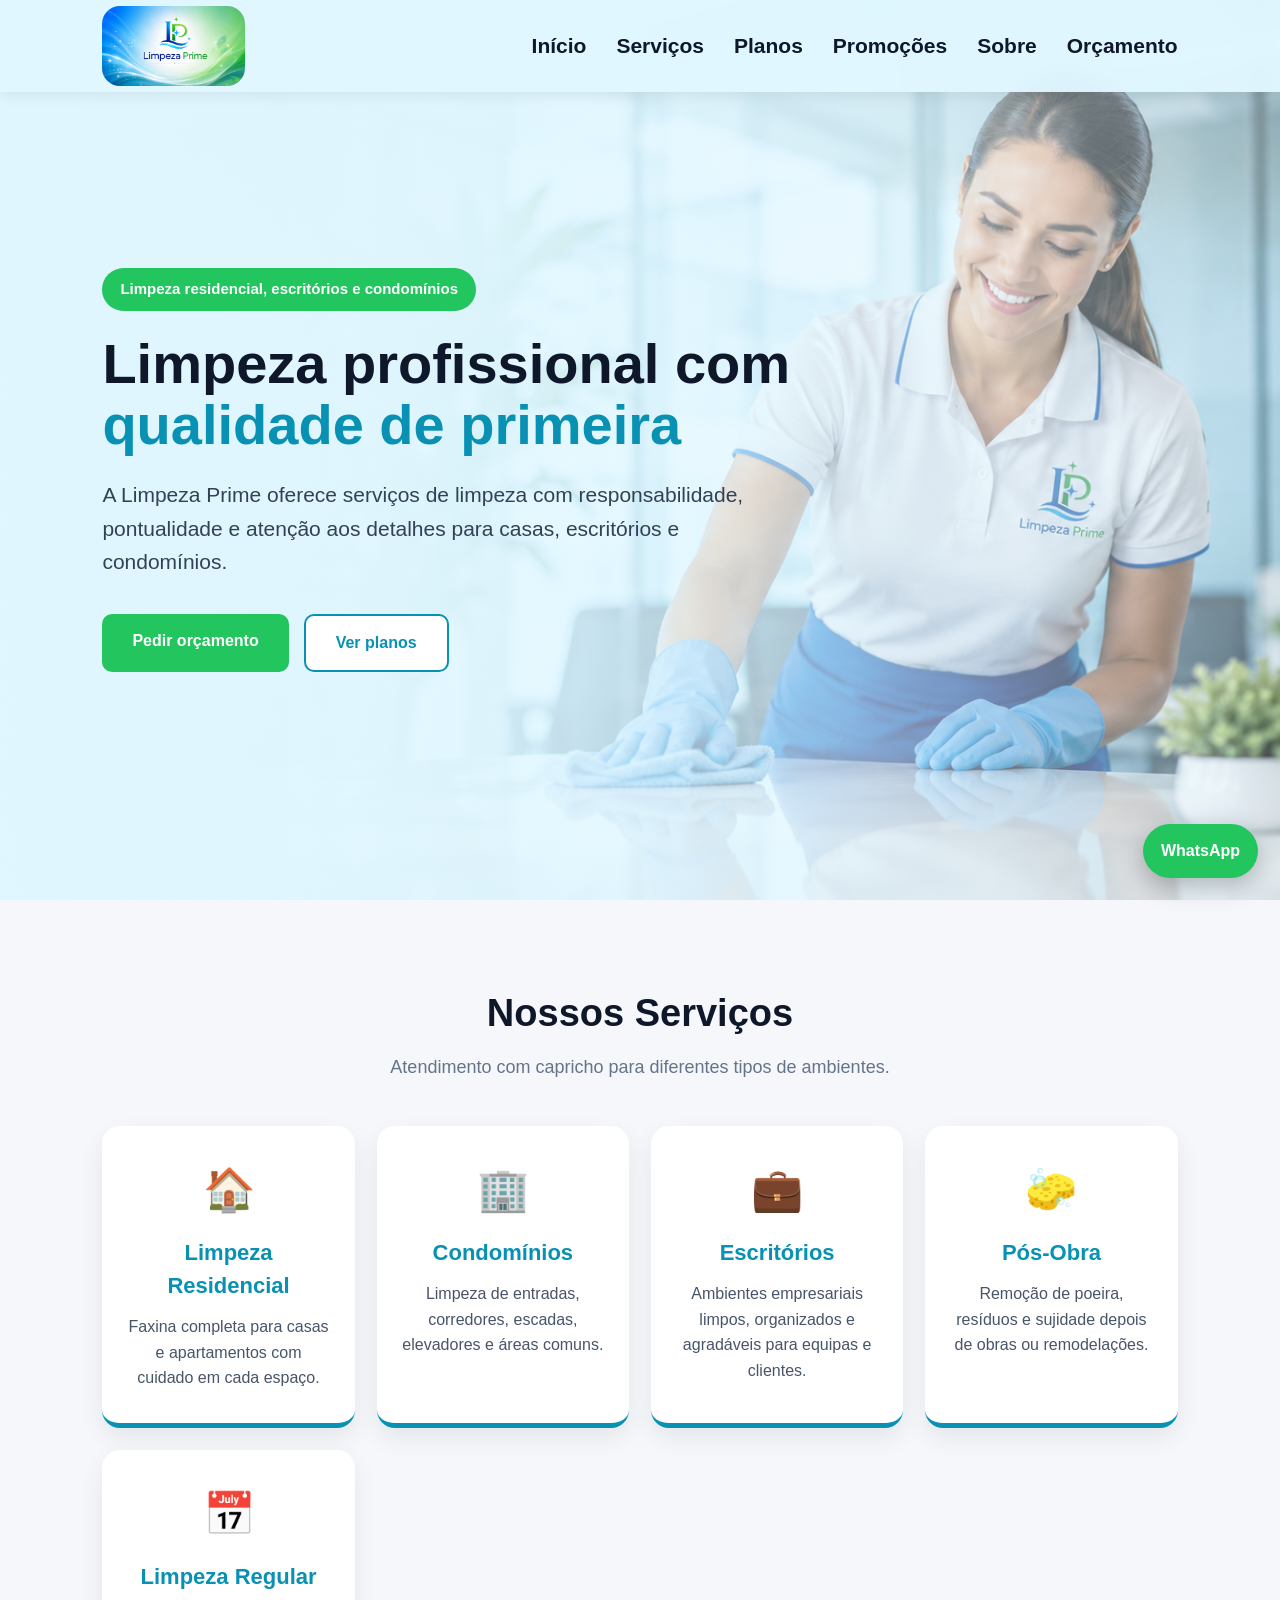
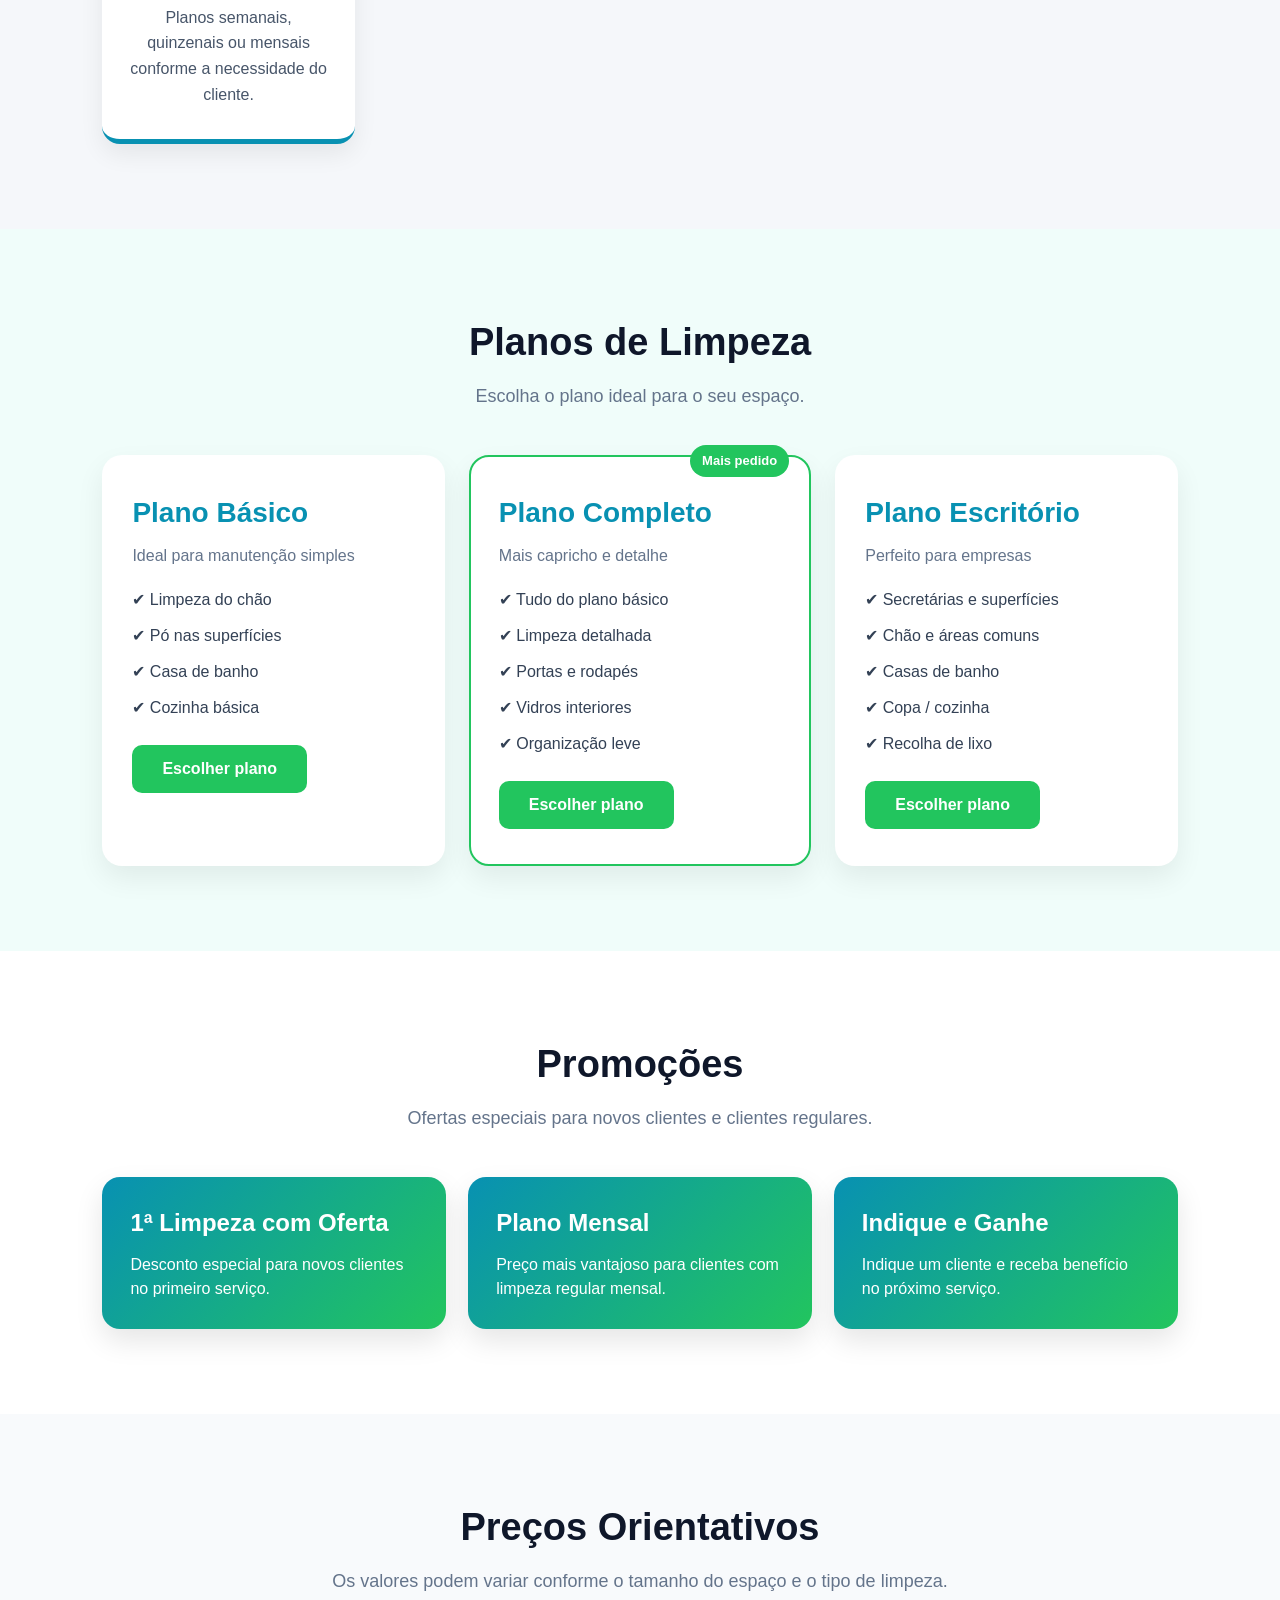
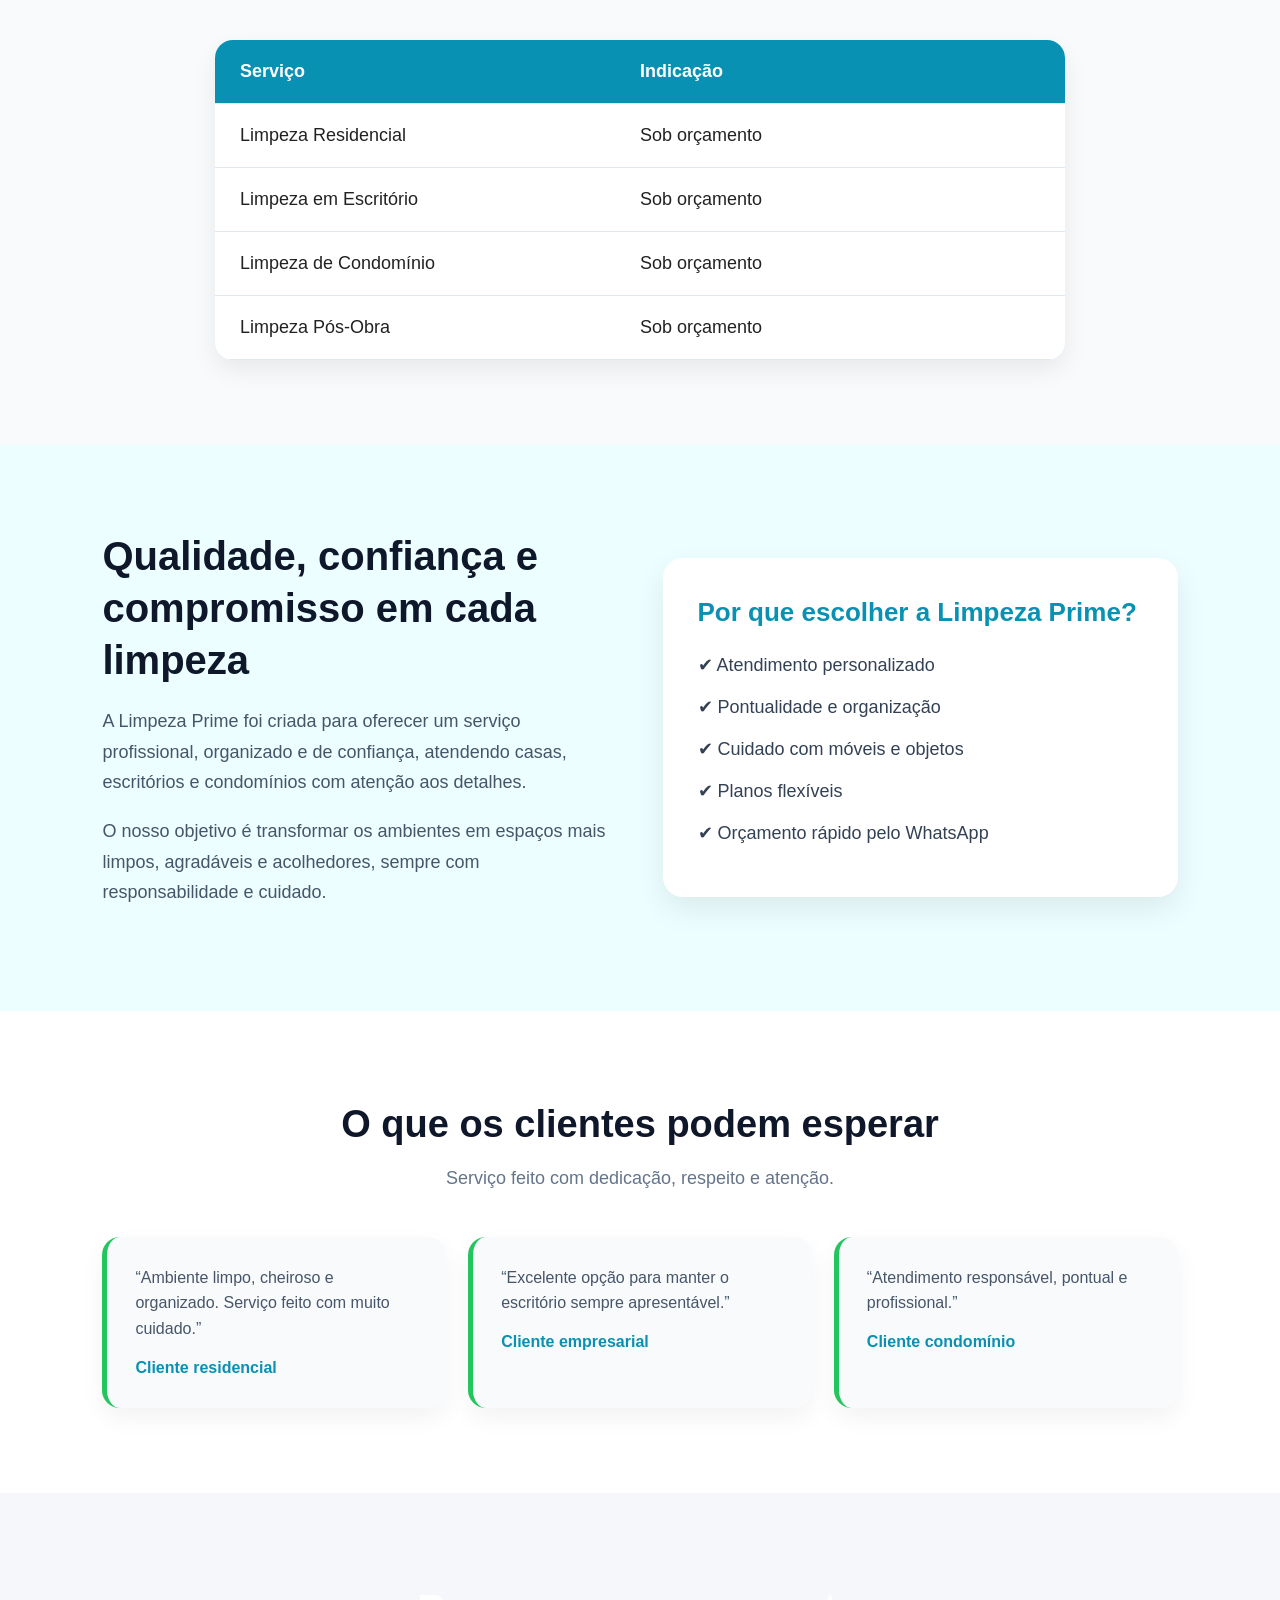
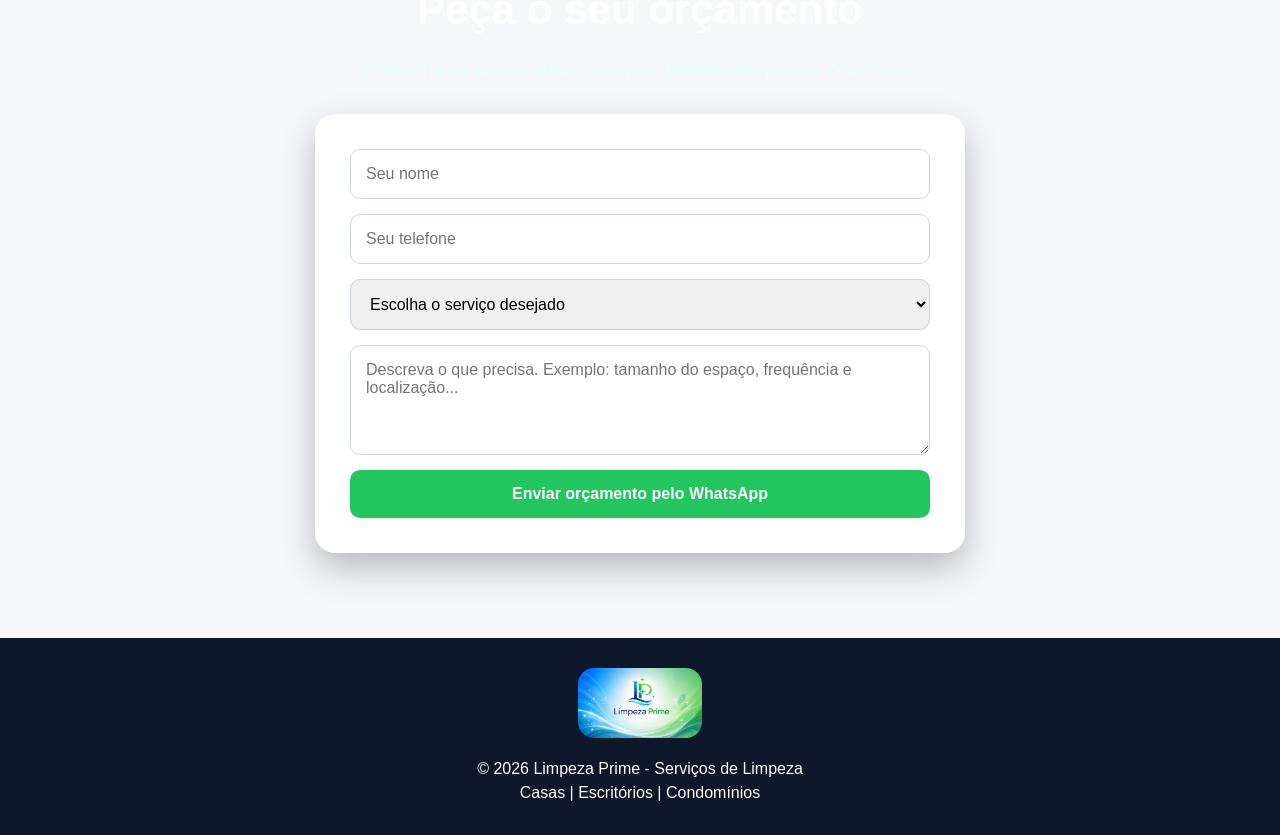
==== Site_Da_Faxina/index.html @ 9e894cce "first commit" ====
<!DOCTYPE html>
<html lang="pt-PT">
<head>
  <meta charset="UTF-8">
  <meta name="viewport" content="width=device-width, initial-scale=1.0">

  <title>Limpeza Prime | Serviços de Limpeza</title>

  <link rel="stylesheet" href="style.css">
</head>

<body>

  <header>
    <div class="navbar">
      <a href="#inicio" class="logo">
        <img src="imagem logo/logo4.png" alt="Logo Limpeza Prime">
      </a>

      <button class="menu-toggle" id="menu-toggle" aria-label="Abrir menu">
        ☰
      </button>

      <nav id="nav-menu">
        <a href="#inicio">Início</a>
        <a href="#servicos">Serviços</a>
        <a href="#planos">Planos</a>
        <a href="#promocoes">Promoções</a>
        <a href="#sobre">Sobre</a>
        <a href="#orcamento">Orçamento</a>
      </nav>
    </div>
  </header>

  <main>

    <section class="hero" id="inicio">
      <div class="hero-content">
        <span class="tag">Limpeza residencial, escritórios e condomínios</span>

        <h1>
          Limpeza profissional com <span>qualidade de primeira</span>
        </h1>

        <p>
          A Limpeza Prime oferece serviços de limpeza com responsabilidade,
          pontualidade e atenção aos detalhes para casas, escritórios e condomínios.
        </p>

        <div class="buttons">
          <a
            href="https://wa.me/351967167592?text=Ol%C3%A1%21%20Gostaria%20de%20pedir%20um%20or%C3%A7amento%20na%20Limpeza%20Prime.%0A%0APreciso%20de%20ajuda%20com%20um%20servi%C3%A7o%20de%20limpeza.%0A%0AInforma%C3%A7%C3%B5es%20para%20or%C3%A7amento%3A%0A-%20Tipo%20de%20limpeza%3A%0A-%20Localiza%C3%A7%C3%A3o%3A%0A-%20Tamanho%20aproximado%20do%20espa%C3%A7o%3A%0A-%20Frequ%C3%AAncia%20desejada%3A%0A-%20Melhor%20dia%20e%20hor%C3%A1rio%3A"
            target="_blank"
            class="btn btn-whatsapp">
            Pedir orçamento
          </a>

          <a href="#planos" class="btn btn-outline">
            Ver planos
          </a>
        </div>
      </div>
    </section>

    <section id="servicos">
      <div class="section-title">
        <h2>Nossos Serviços</h2>
        <p>Atendimento com capricho para diferentes tipos de ambientes.</p>
      </div>

      <div class="services">

        <div class="service-card">
          <div class="icon">🏠</div>
          <h3>Limpeza Residencial</h3>
          <p>Faxina completa para casas e apartamentos com cuidado em cada espaço.</p>
        </div>

        <div class="service-card">
          <div class="icon">🏢</div>
          <h3>Condomínios</h3>
          <p>Limpeza de entradas, corredores, escadas, elevadores e áreas comuns.</p>
        </div>

        <div class="service-card">
          <div class="icon">💼</div>
          <h3>Escritórios</h3>
          <p>Ambientes empresariais limpos, organizados e agradáveis para equipas e clientes.</p>
        </div>

        <div class="service-card">
          <div class="icon">🧽</div>
          <h3>Pós-Obra</h3>
          <p>Remoção de poeira, resíduos e sujidade depois de obras ou remodelações.</p>
        </div>

        <div class="service-card">
          <div class="icon">📅</div>
          <h3>Limpeza Regular</h3>
          <p>Planos semanais, quinzenais ou mensais conforme a necessidade do cliente.</p>
        </div>

      </div>
    </section>

    <section class="planos" id="planos">
      <div class="section-title">
        <h2>Planos de Limpeza</h2>
        <p>Escolha o plano ideal para o seu espaço.</p>
      </div>

      <div class="plans-grid">

        <div class="plan-card">
          <h3>Plano Básico</h3>
          <p class="plan-subtitle">Ideal para manutenção simples</p>

          <ul>
            <li>✔ Limpeza do chão</li>
            <li>✔ Pó nas superfícies</li>
            <li>✔ Casa de banho</li>
            <li>✔ Cozinha básica</li>
          </ul>

          <button class="btn btn-whatsapp plano-btn" data-plano="Plano Básico">
            Escolher plano
          </button>
        </div>

        <div class="plan-card destaque">
          <span class="badge">Mais pedido</span>

          <h3>Plano Completo</h3>
          <p class="plan-subtitle">Mais capricho e detalhe</p>

          <ul>
            <li>✔ Tudo do plano básico</li>
            <li>✔ Limpeza detalhada</li>
            <li>✔ Portas e rodapés</li>
            <li>✔ Vidros interiores</li>
            <li>✔ Organização leve</li>
          </ul>

          <button class="btn btn-whatsapp plano-btn" data-plano="Plano Completo">
            Escolher plano
          </button>
        </div>

        <div class="plan-card">
          <h3>Plano Escritório</h3>
          <p class="plan-subtitle">Perfeito para empresas</p>

          <ul>
            <li>✔ Secretárias e superfícies</li>
            <li>✔ Chão e áreas comuns</li>
            <li>✔ Casas de banho</li>
            <li>✔ Copa / cozinha</li>
            <li>✔ Recolha de lixo</li>
          </ul>

          <button class="btn btn-whatsapp plano-btn" data-plano="Plano Escritório">
            Escolher plano
          </button>
        </div>

      </div>
    </section>

    <section class="promocoes" id="promocoes">
      <div class="section-title">
        <h2>Promoções</h2>
        <p>Ofertas especiais para novos clientes e clientes regulares.</p>
      </div>

      <div class="promo-grid">

        <div class="promo-card">
          <h3>1ª Limpeza com Oferta</h3>
          <p>Desconto especial para novos clientes no primeiro serviço.</p>
        </div>

        <div class="promo-card">
          <h3>Plano Mensal</h3>
          <p>Preço mais vantajoso para clientes com limpeza regular mensal.</p>
        </div>

        <div class="promo-card">
          <h3>Indique e Ganhe</h3>
          <p>Indique um cliente e receba benefício no próximo serviço.</p>
        </div>

      </div>
    </section>

    <section class="precos" id="precos">
      <div class="section-title">
        <h2>Preços Orientativos</h2>
        <p>Os valores podem variar conforme o tamanho do espaço e o tipo de limpeza.</p>
      </div>

      <div class="price-table">
        <div class="price-row price-head">
          <span>Serviço</span>
          <span>Indicação</span>
        </div>

        <div class="price-row">
          <span>Limpeza Residencial</span>
          <span>Sob orçamento</span>
        </div>

        <div class="price-row">
          <span>Limpeza em Escritório</span>
          <span>Sob orçamento</span>
        </div>

        <div class="price-row">
          <span>Limpeza de Condomínio</span>
          <span>Sob orçamento</span>
        </div>

        <div class="price-row">
          <span>Limpeza Pós-Obra</span>
          <span>Sob orçamento</span>
        </div>
      </div>
    </section>

    <section class="about" id="sobre">
      <div class="about-text">
        <h2>Qualidade, confiança e compromisso em cada limpeza</h2>

        <p>
          A Limpeza Prime foi criada para oferecer um serviço profissional,
          organizado e de confiança, atendendo casas, escritórios e condomínios
          com atenção aos detalhes.
        </p>

        <p>
          O nosso objetivo é transformar os ambientes em espaços mais limpos,
          agradáveis e acolhedores, sempre com responsabilidade e cuidado.
        </p>
      </div>

      <div class="about-box">
        <h3>Por que escolher a Limpeza Prime?</h3>

        <ul>
          <li>✔ Atendimento personalizado</li>
          <li>✔ Pontualidade e organização</li>
          <li>✔ Cuidado com móveis e objetos</li>
          <li>✔ Planos flexíveis</li>
          <li>✔ Orçamento rápido pelo WhatsApp</li>
        </ul>
      </div>
    </section>

    <section class="testemunhos">
      <div class="section-title">
        <h2>O que os clientes podem esperar</h2>
        <p>Serviço feito com dedicação, respeito e atenção.</p>
      </div>

      <div class="testimonial-grid">

        <div class="testimonial-card">
          <p>“Ambiente limpo, cheiroso e organizado. Serviço feito com muito cuidado.”</p>
          <strong>Cliente residencial</strong>
        </div>

        <div class="testimonial-card">
          <p>“Excelente opção para manter o escritório sempre apresentável.”</p>
          <strong>Cliente empresarial</strong>
        </div>

        <div class="testimonial-card">
          <p>“Atendimento responsável, pontual e profissional.”</p>
          <strong>Cliente condomínio</strong>
        </div>

      </div>
    </section>

    <section class="orcamento" id="orcamento">
      <h2>Peça o seu orçamento</h2>
      <p>Preencha os dados abaixo e envie diretamente para o WhatsApp.</p>

      <div class="orcamento-box">
        <form id="formulario">

          <input type="text" id="nome" placeholder="Seu nome" required>

          <input type="tel" id="telefone" placeholder="Seu telefone" required>

          <select id="servico" required>
            <option value="">Escolha o serviço desejado</option>
            <option value="Limpeza Residencial">Limpeza Residencial</option>
            <option value="Limpeza de Condomínio">Limpeza de Condomínio</option>
            <option value="Limpeza em Escritório">Limpeza em Escritório</option>
            <option value="Limpeza Pós-Obra">Limpeza Pós-Obra</option>
            <option value="Limpeza Regular">Limpeza Regular</option>
            <option value="Plano Básico">Plano Básico</option>
            <option value="Plano Completo">Plano Completo</option>
            <option value="Plano Escritório">Plano Escritório</option>
          </select>

          <textarea
            id="mensagem"
            placeholder="Descreva o que precisa. Exemplo: tamanho do espaço, frequência e localização..."
          ></textarea>

          <button type="submit" class="btn btn-whatsapp">
            Enviar orçamento pelo WhatsApp
          </button>

        </form>
      </div>
    </section>

  </main>

  <a
    class="whatsapp-fixo"
    href="https://wa.me/351967167592?text=Ol%C3%A1%21%20Gostaria%20de%20pedir%20um%20or%C3%A7amento%20na%20Limpeza%20Prime.%0A%0APreciso%20de%20ajuda%20com%20um%20servi%C3%A7o%20de%20limpeza.%0A%0AInforma%C3%A7%C3%B5es%20para%20or%C3%A7amento%3A%0A-%20Tipo%20de%20limpeza%3A%0A-%20Localiza%C3%A7%C3%A3o%3A%0A-%20Tamanho%20aproximado%20do%20espa%C3%A7o%3A%0A-%20Frequ%C3%AAncia%20desejada%3A%0A-%20Melhor%20dia%20e%20hor%C3%A1rio%3A"
    target="_blank">
    WhatsApp
  </a>

  <footer>
    <div class="footer-logo">
      <img src="imagem logo/logo4.png" alt="Logo Limpeza Prime">
    </div>

    <p>&copy; 2026 Limpeza Prime - Serviços de Limpeza</p>
    <p>Casas | Escritórios | Condomínios</p>
  </footer>

  <script src="script.js"></script>
</body>
</html>
---- Site_Da_Faxina/style.css ----
* {
  margin: 0;
  padding: 0;
  box-sizing: border-box;
  font-family: Arial, Helvetica, sans-serif;
}

html {
  scroll-behavior: smooth;
}

body {
  color: #222;
  background-color: #f5f7fa;
  line-height: 1.5;
}

/* CABEÇALHO MAIS FINO */
header {
  width: 100%;
  padding: 6px 8%;
  position: fixed;
  top: 0;
  left: 0;
  z-index: 1000;

  background: rgba(224, 247, 255, 0.96);
  backdrop-filter: blur(10px);
  box-shadow: 0 3px 14px rgba(0, 0, 0, 0.08);
}

.navbar {
  min-height: 76px;
  display: flex;
  justify-content: space-between;
  align-items: center;
  gap: 25px;
}

/* LOGO MENOR PARA A BARRA FICAR FINA */
.logo img {
  height: 80px;
  width: auto;
  max-width: 230px;
  display: block;
  border-radius: 18px;
  object-fit: contain;
}

/* MENU COM LETRAS MAIORES */
nav {
  display: flex;
  align-items: center;
  gap: 30px;
}

nav a {
  text-decoration: none;
  color: #0f172a;
  font-weight: 800;
  font-size: 21px;
  transition: 0.3s;
}

nav a:hover {
  color: #0891b2;
}

/* BOTÃO MOBILE */
.menu-toggle {
  display: none;
  background: #0891b2;
  color: white;
  border: none;
  font-size: 28px;
  padding: 8px 14px;
  border-radius: 8px;
  cursor: pointer;
}

/* HERO */
.hero {
  min-height: 100vh;
  padding: 130px 8% 90px;

  background-image:
    linear-gradient(
      90deg,
      rgba(224, 247, 255, 0.96) 0%,
      rgba(224, 247, 255, 0.82) 42%,
      rgba(224, 247, 255, 0.30) 100%
    ),
    url("imagem fundo/fundo3.png");

  background-size: cover;
  background-position: center;
  background-repeat: no-repeat;

  display: flex;
  align-items: center;
}

.hero-content {
  max-width: 700px;
}

.tag {
  display: inline-block;
  background: #22c55e;
  color: white;
  padding: 10px 18px;
  border-radius: 50px;
  font-weight: bold;
  margin-bottom: 22px;
  font-size: 15px;
}

.hero h1 {
  font-size: 56px;
  line-height: 1.1;
  margin-bottom: 22px;
  color: #0f172a;
}

.hero h1 span {
  color: #0891b2;
}

.hero p {
  font-size: 21px;
  line-height: 1.6;
  margin-bottom: 35px;
  color: #334155;
}

.buttons {
  display: flex;
  gap: 15px;
  flex-wrap: wrap;
}

/* BOTÕES */
.btn {
  display: inline-block;
  padding: 15px 30px;
  border-radius: 10px;
  text-decoration: none;
  font-weight: bold;
  transition: 0.3s;
  border: none;
  cursor: pointer;
  font-size: 16px;
}

.btn-whatsapp {
  background: #22c55e;
  color: white;
}

.btn-whatsapp:hover {
  background: #16a34a;
  transform: translateY(-3px);
}

.btn-outline {
  border: 2px solid #0891b2;
  color: #0891b2;
  background: white;
}

.btn-outline:hover {
  background: #0891b2;
  color: white;
}

/* SEÇÕES */
section {
  padding: 85px 8%;
}

.section-title {
  text-align: center;
  margin-bottom: 45px;
}

.section-title h2 {
  font-size: 38px;
  color: #0f172a;
  margin-bottom: 12px;
}

.section-title p {
  color: #64748b;
  font-size: 18px;
}

/* SERVIÇOS */
.services {
  display: grid;
  grid-template-columns: repeat(auto-fit, minmax(220px, 1fr));
  gap: 22px;
}

.service-card {
  background: white;
  padding: 32px 24px;
  border-radius: 18px;
  box-shadow: 0 10px 25px rgba(0, 0, 0, 0.07);
  text-align: center;
  transition: 0.3s;
  border-bottom: 5px solid #0891b2;
}

.service-card:hover {
  transform: translateY(-8px);
}

.icon {
  font-size: 42px;
  margin-bottom: 15px;
}

.service-card h3 {
  color: #0891b2;
  margin-bottom: 12px;
  font-size: 22px;
}

.service-card p {
  color: #475569;
  line-height: 1.6;
}

/* PLANOS */
.planos {
  background: #f0fdfa;
}

.plans-grid {
  display: grid;
  grid-template-columns: repeat(auto-fit, minmax(260px, 1fr));
  gap: 24px;
}

.plan-card {
  background: white;
  padding: 35px 28px;
  border-radius: 20px;
  box-shadow: 0 12px 28px rgba(0, 0, 0, 0.07);
  position: relative;
  transition: 0.3s;
  border: 2px solid transparent;
}

.plan-card:hover {
  transform: translateY(-8px);
}

.plan-card.destaque {
  border-color: #22c55e;
}

.badge {
  position: absolute;
  top: -12px;
  right: 20px;
  background: #22c55e;
  color: white;
  padding: 6px 12px;
  border-radius: 30px;
  font-size: 13px;
  font-weight: bold;
}

.plan-card h3 {
  font-size: 28px;
  color: #0891b2;
  margin-bottom: 10px;
}

.plan-subtitle {
  color: #64748b;
  margin-bottom: 20px;
}

.plan-card ul {
  list-style: none;
  margin-bottom: 25px;
}

.plan-card ul li {
  margin-bottom: 12px;
  color: #334155;
}

/* PROMOÇÕES */
.promocoes {
  background: white;
}

.promo-grid {
  display: grid;
  grid-template-columns: repeat(auto-fit, minmax(240px, 1fr));
  gap: 22px;
}

.promo-card {
  background: linear-gradient(135deg, #0891b2, #22c55e);
  color: white;
  padding: 28px;
  border-radius: 18px;
  box-shadow: 0 12px 28px rgba(0, 0, 0, 0.10);
}

.promo-card h3 {
  margin-bottom: 12px;
  font-size: 24px;
}

/* PREÇOS */
.precos {
  background: #f8fafc;
}

.price-table {
  max-width: 850px;
  margin: auto;
  background: white;
  border-radius: 18px;
  overflow: hidden;
  box-shadow: 0 10px 25px rgba(0, 0, 0, 0.07);
}

.price-row {
  display: grid;
  grid-template-columns: 1fr 1fr;
  padding: 18px 25px;
  border-bottom: 1px solid #e2e8f0;
  font-size: 18px;
}

.price-head {
  background: #0891b2;
  color: white;
  font-weight: bold;
}

/* SOBRE */
.about {
  background: #ecfeff;
  display: grid;
  grid-template-columns: 1fr 1fr;
  gap: 45px;
  align-items: center;
}

.about-text h2 {
  font-size: 40px;
  color: #0f172a;
  margin-bottom: 20px;
  line-height: 1.3;
}

.about-text p {
  color: #475569;
  font-size: 18px;
  line-height: 1.7;
  margin-bottom: 18px;
}

.about-box {
  background: white;
  padding: 35px;
  border-radius: 20px;
  box-shadow: 0 12px 30px rgba(0, 0, 0, 0.08);
}

.about-box h3 {
  color: #0891b2;
  margin-bottom: 20px;
  font-size: 26px;
}

.about-box ul {
  list-style: none;
}

.about-box li {
  margin-bottom: 15px;
  font-size: 18px;
  color: #334155;
}

/* TESTEMUNHOS */
.testemunhos {
  background: white;
}

.testimonial-grid {
  display: grid;
  grid-template-columns: repeat(auto-fit, minmax(250px, 1fr));
  gap: 22px;
}

.testimonial-card {
  background: #f8fafc;
  padding: 28px;
  border-radius: 18px;
  border-left: 5px solid #22c55e;
  box-shadow: 0 10px 25px rgba(0, 0, 0, 0.05);
}

.testimonial-card p {
  color: #475569;
  margin-bottom: 14px;
  line-height: 1.6;
}

.testimonial-card strong {
  color: #0891b2;
}

/* ORÇAMENTO */
.orcamento {
  background:
    linear-gradient(rgba(8, 145, 178, 0.88), rgba(8, 145, 178, 0.88)),
    url("imagens/fundo-servico.png");

  background-size: cover;
  background-position: center;
  background-attachment: fixed;

  color: white;
  text-align: center;
}

.orcamento h2 {
  font-size: 42px;
  margin-bottom: 15px;
}

.orcamento p {
  font-size: 19px;
  margin-bottom: 30px;
  color: #ecfeff;
}

.orcamento-box {
  max-width: 650px;
  margin: auto;
  background: white;
  color: #222;
  padding: 35px;
  border-radius: 20px;
  box-shadow: 0 15px 35px rgba(0, 0, 0, 0.25);
}

form {
  display: flex;
  flex-direction: column;
  gap: 15px;
}

input,
select,
textarea {
  padding: 15px;
  border: 1px solid #cbd5e1;
  border-radius: 10px;
  font-size: 16px;
  outline: none;
  transition: 0.3s;
}

input:focus,
select:focus,
textarea:focus {
  border-color: #0891b2;
  box-shadow: 0 0 0 3px rgba(8, 145, 178, 0.12);
}

textarea {
  min-height: 110px;
  resize: vertical;
}

/* BOTÃO FIXO WHATSAPP */
.whatsapp-fixo {
  position: fixed;
  right: 22px;
  bottom: 22px;
  background: #22c55e;
  color: white;
  padding: 15px 18px;
  border-radius: 50px;
  text-decoration: none;
  font-weight: bold;
  box-shadow: 0 8px 25px rgba(0, 0, 0, 0.25);
  z-index: 2000;
  transition: 0.3s;
}

.whatsapp-fixo:hover {
  background: #16a34a;
  transform: translateY(-3px);
}

/* RODAPÉ */
footer {
  background: #0f172a;
  color: white;
  text-align: center;
  padding: 30px 20px;
}

.footer-logo img {
  height: 70px;
  width: auto;
  margin-bottom: 12px;
  border-radius: 16px;
}

/* RESPONSIVO */
@media (max-width: 1000px) {
  nav {
    gap: 18px;
  }

  nav a {
    font-size: 18px;
  }

  .logo img {
    height: 66px;
    max-width: 210px;
  }
}

@media (max-width: 850px) {
  header {
    position: fixed;
    padding: 8px 6%;
  }

  .navbar {
    min-height: 70px;
  }

  .logo img {
    height: 60px;
    max-width: 190px;
  }

  .menu-toggle {
    display: block;
  }

  nav {
    position: absolute;
    top: 86px;
    left: 0;
    width: 100%;

    background: white;
    display: none;
    flex-direction: column;
    gap: 0;

    padding: 15px 0;
    box-shadow: 0 12px 25px rgba(0, 0, 0, 0.10);
  }

  nav.active {
    display: flex;
  }

  nav a {
    width: 100%;
    text-align: center;
    padding: 14px;
    font-size: 19px;
  }

  .hero {
    padding-top: 120px;
    text-align: center;
    justify-content: center;

    background-image:
      linear-gradient(rgba(255, 255, 255, 0.90), rgba(255, 255, 255, 0.90)),
      url("imagens/fundo-servico.png");
  }

  .hero h1 {
    font-size: 38px;
  }

  .hero p {
    font-size: 18px;
  }

  .buttons {
    justify-content: center;
  }

  .about {
    grid-template-columns: 1fr;
    text-align: center;
  }

  .about-box {
    text-align: left;
  }

  .orcamento {
    background-attachment: scroll;
  }
}

@media (max-width: 500px) {
  section {
    padding: 65px 6%;
  }

  .hero h1 {
    font-size: 32px;
  }

  .section-title h2,
  .about-text h2,
  .orcamento h2 {
    font-size: 30px;
  }

  .orcamento-box {
    padding: 25px;
  }

  .btn {
    width: 100%;
    text-align: center;
  }

  .price-row {
    grid-template-columns: 1fr;
    gap: 8px;
  }

  .whatsapp-fixo {
    right: 15px;
    bottom: 15px;
    padding: 13px 16px;
  }
}
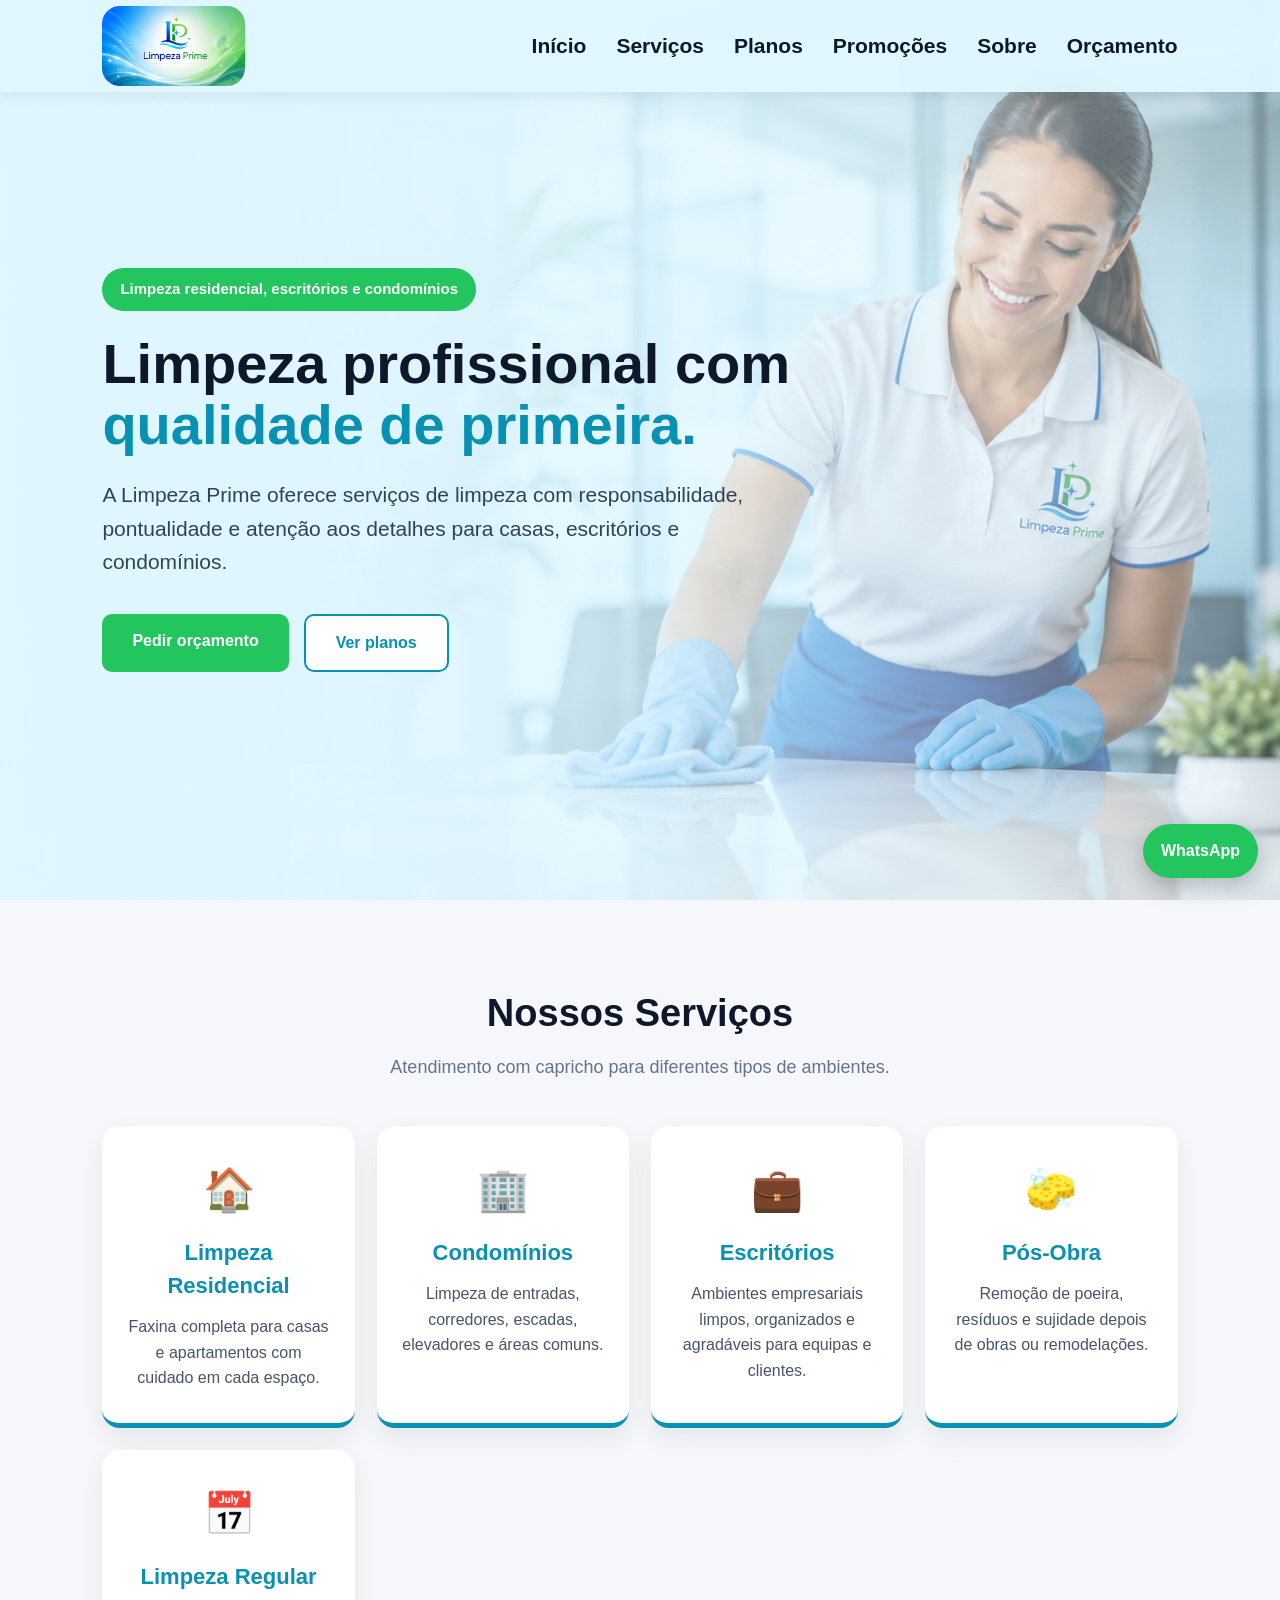
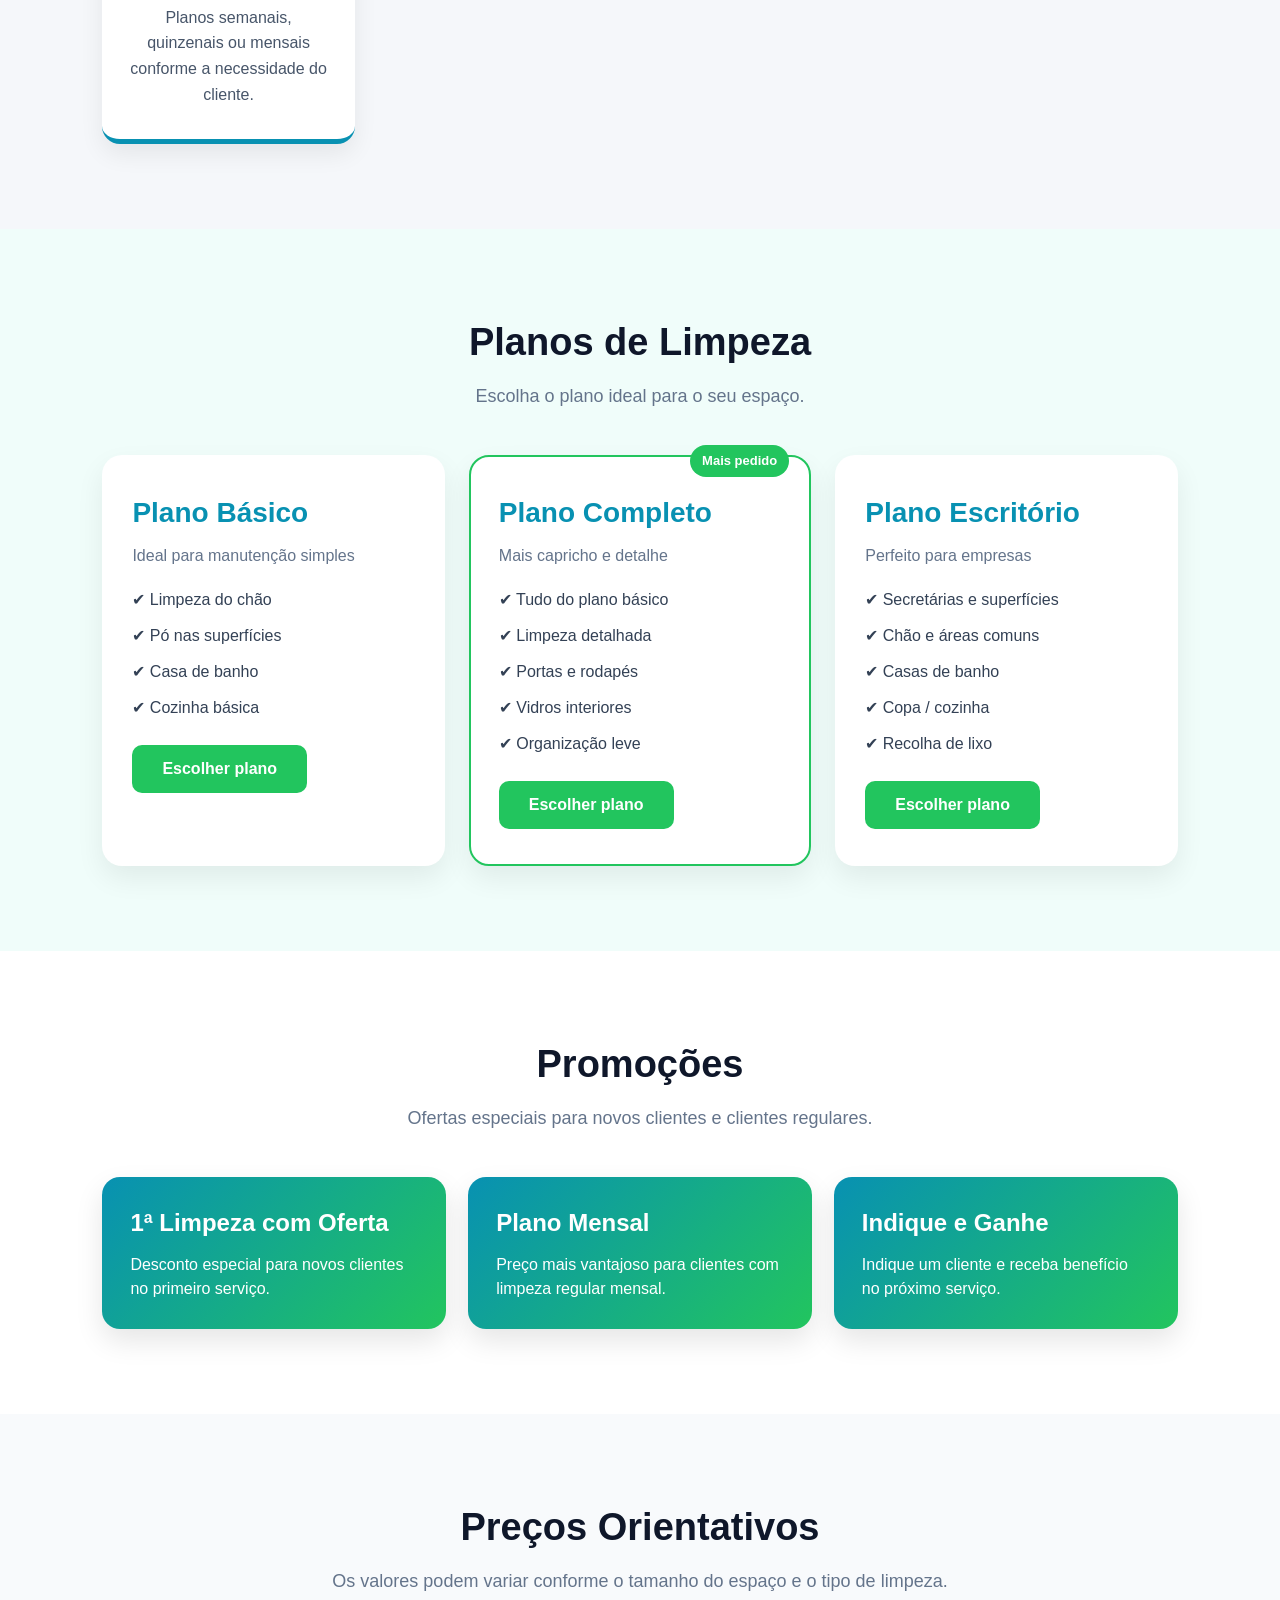
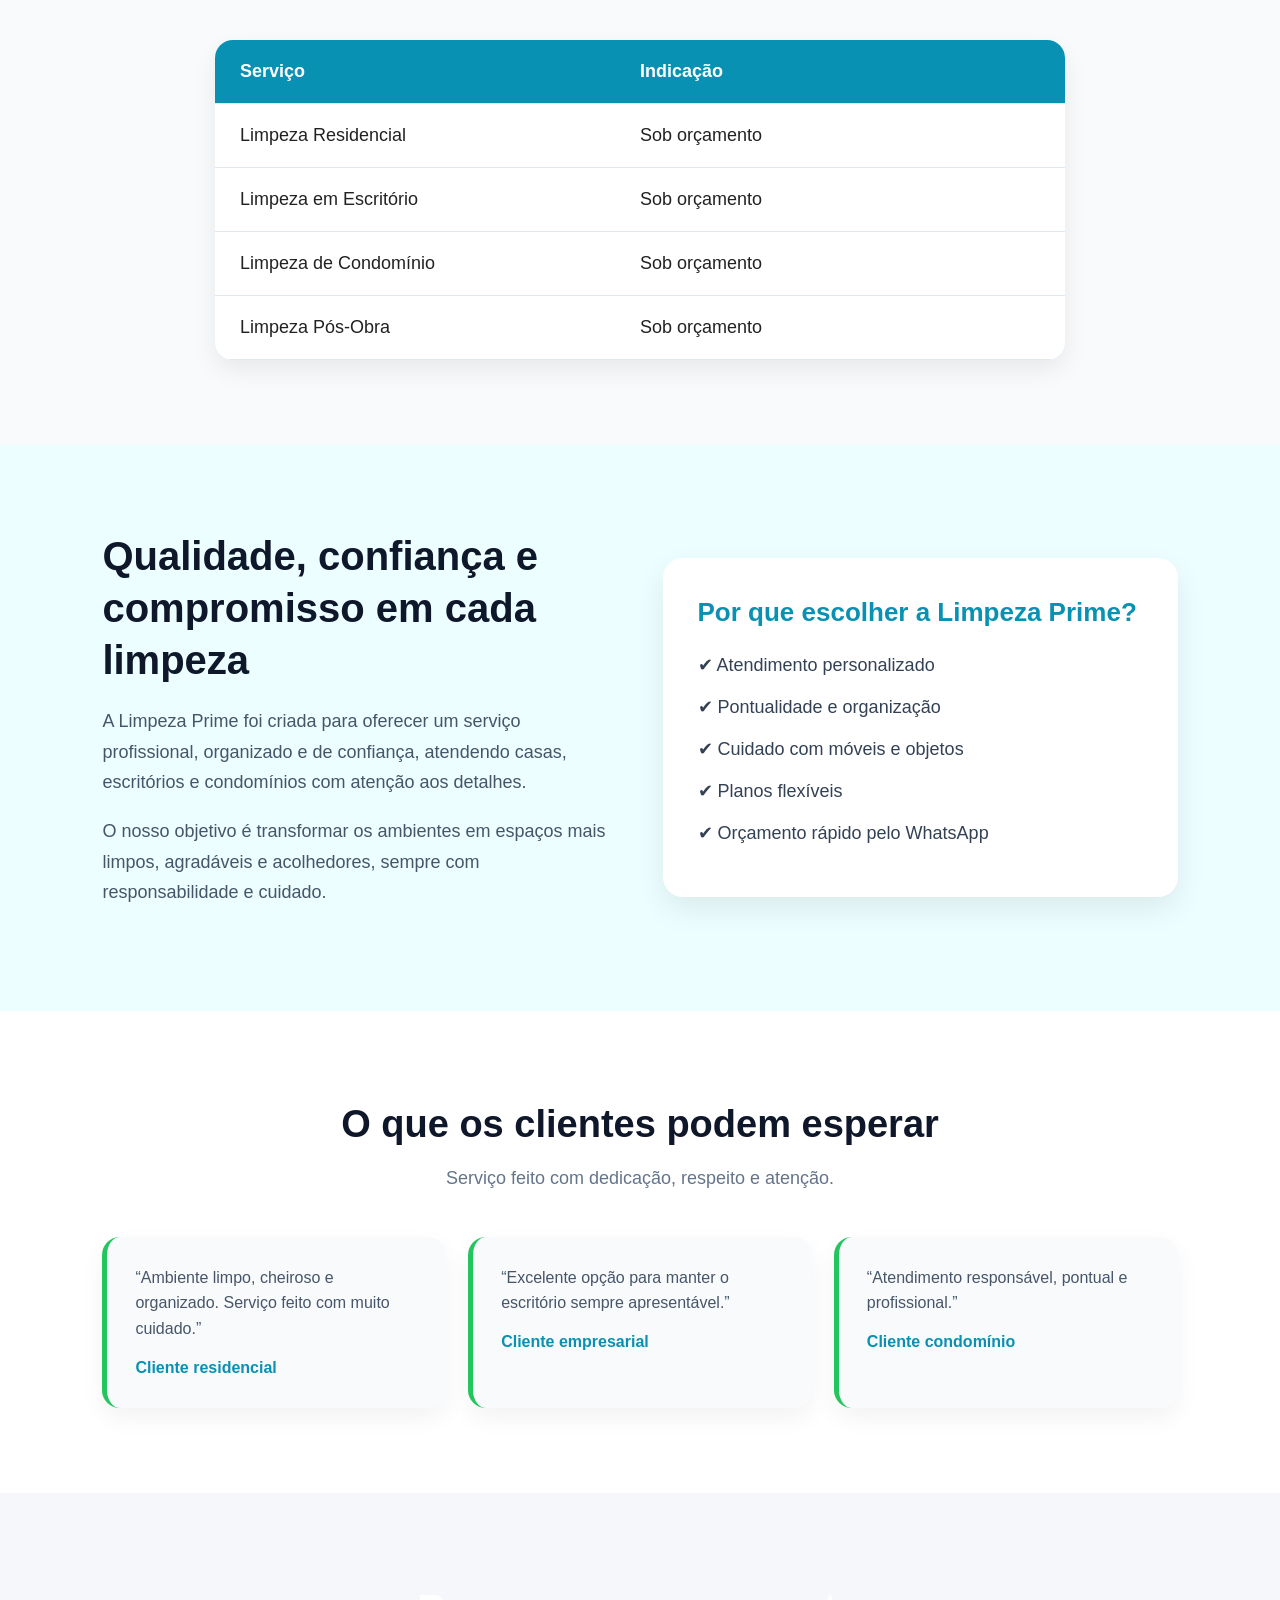
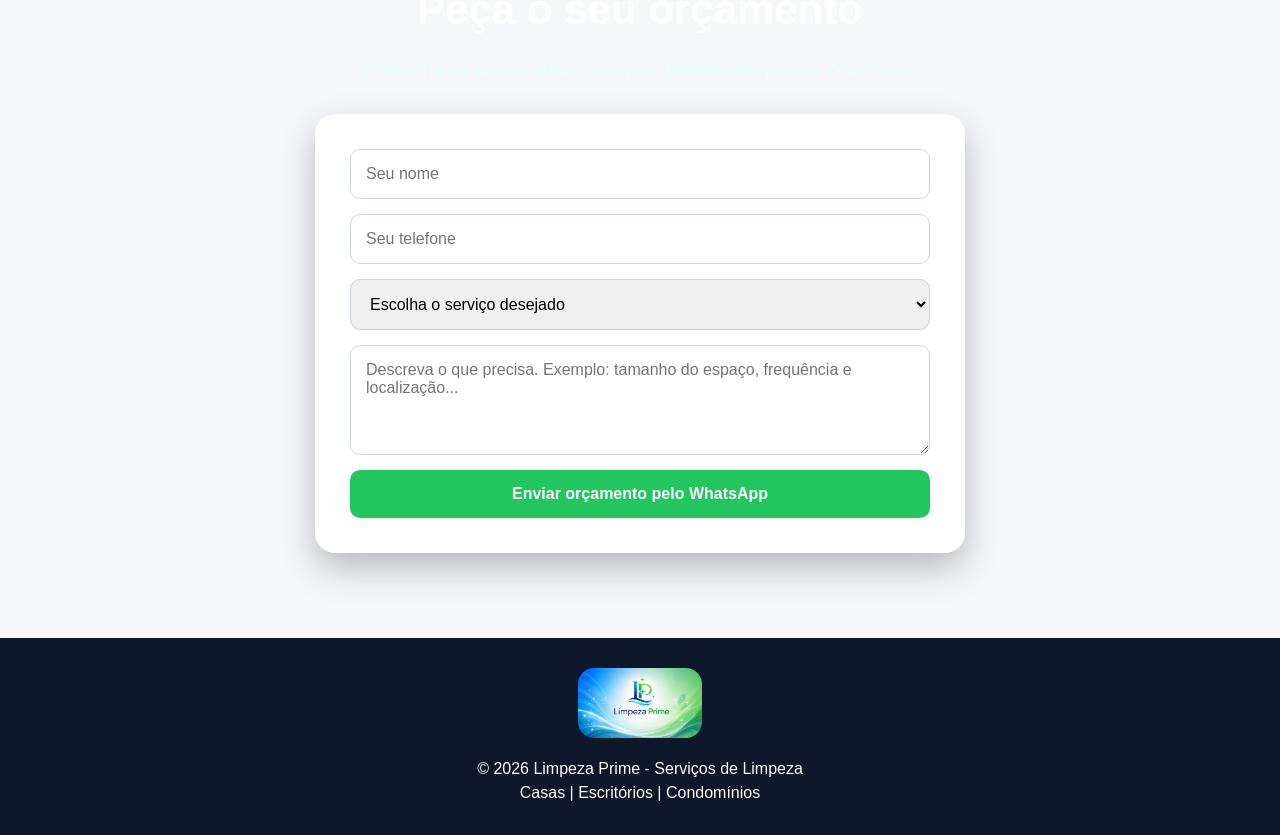
==== commit c888be5f: "atualização" ====
--- a/Site_Da_Faxina/index.html
+++ b/Site_Da_Faxina/index.html
@@ -39,7 +39,7 @@
         <span class="tag">Limpeza residencial, escritórios e condomínios</span>
 
         <h1>
-          Limpeza profissional com <span>qualidade de primeira</span>
+          Limpeza profissional com <span>qualidade de primeira.</span>
         </h1>
 
         <p>
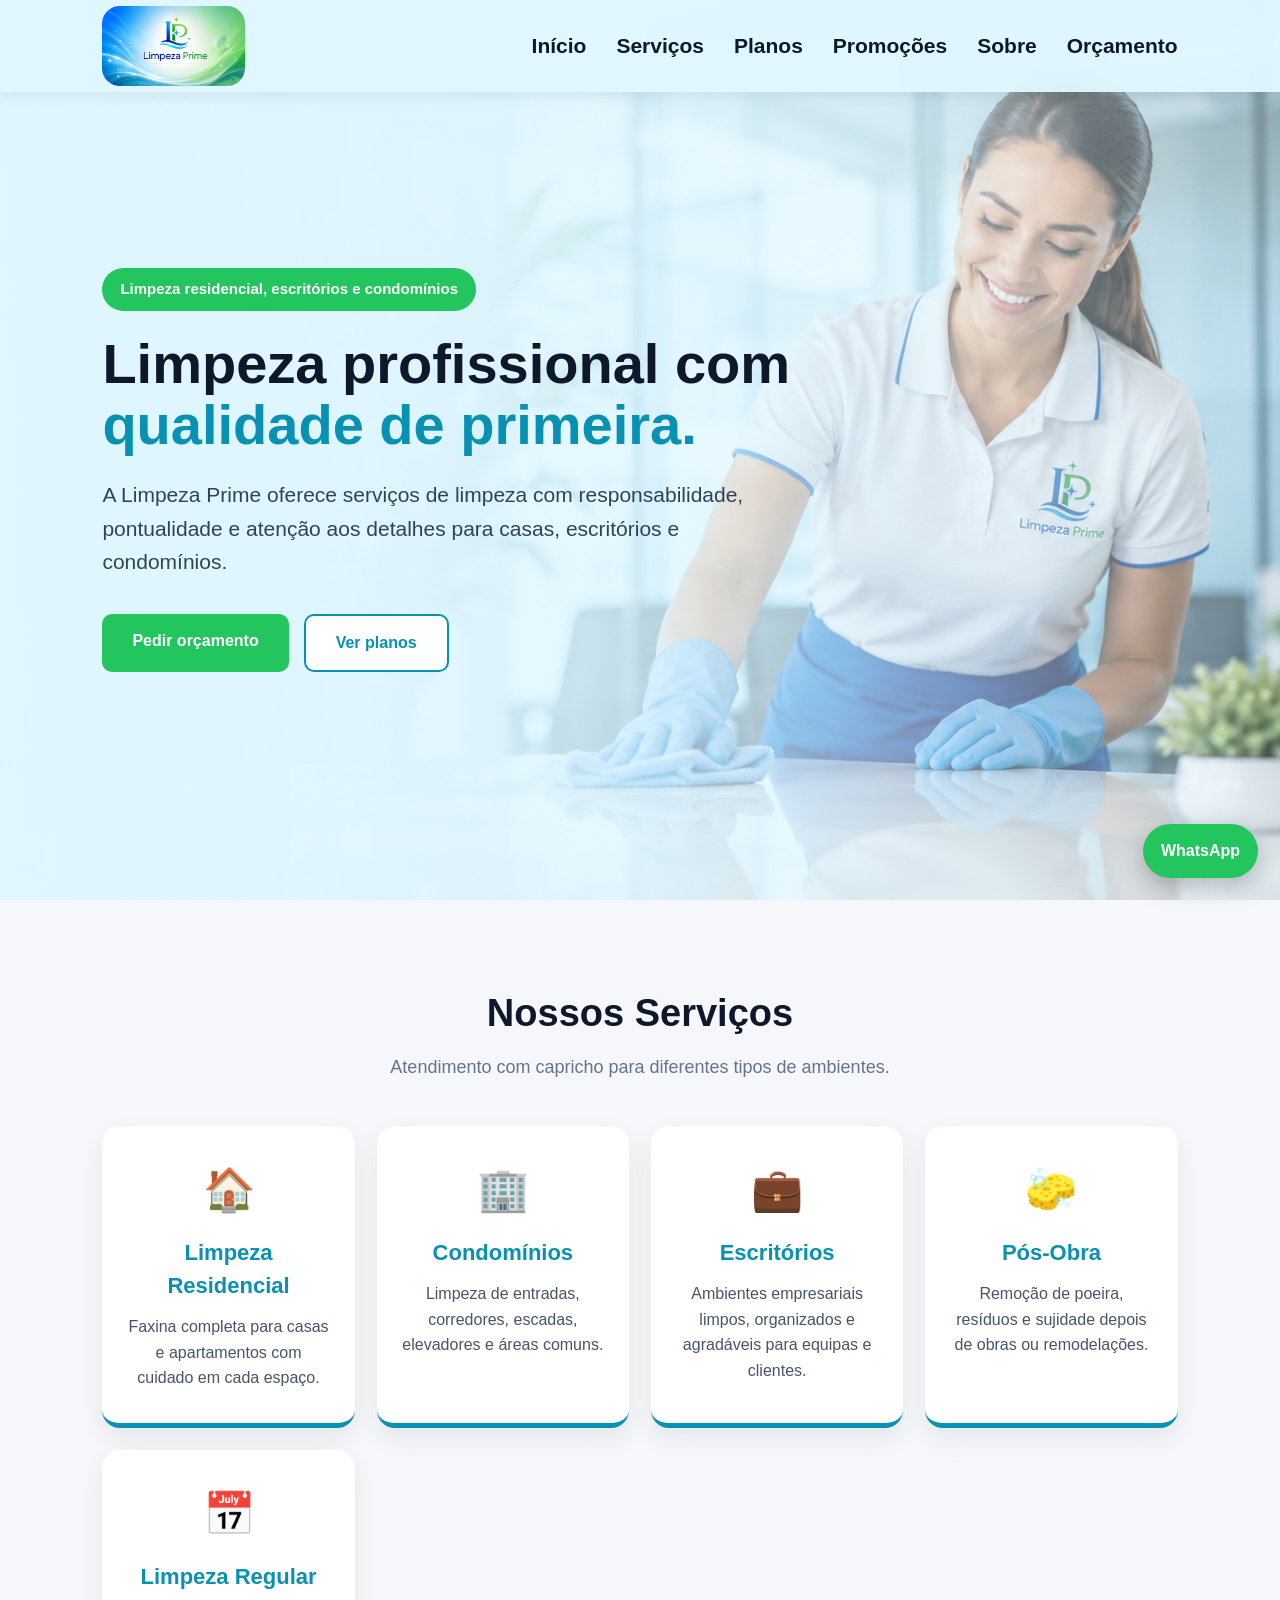
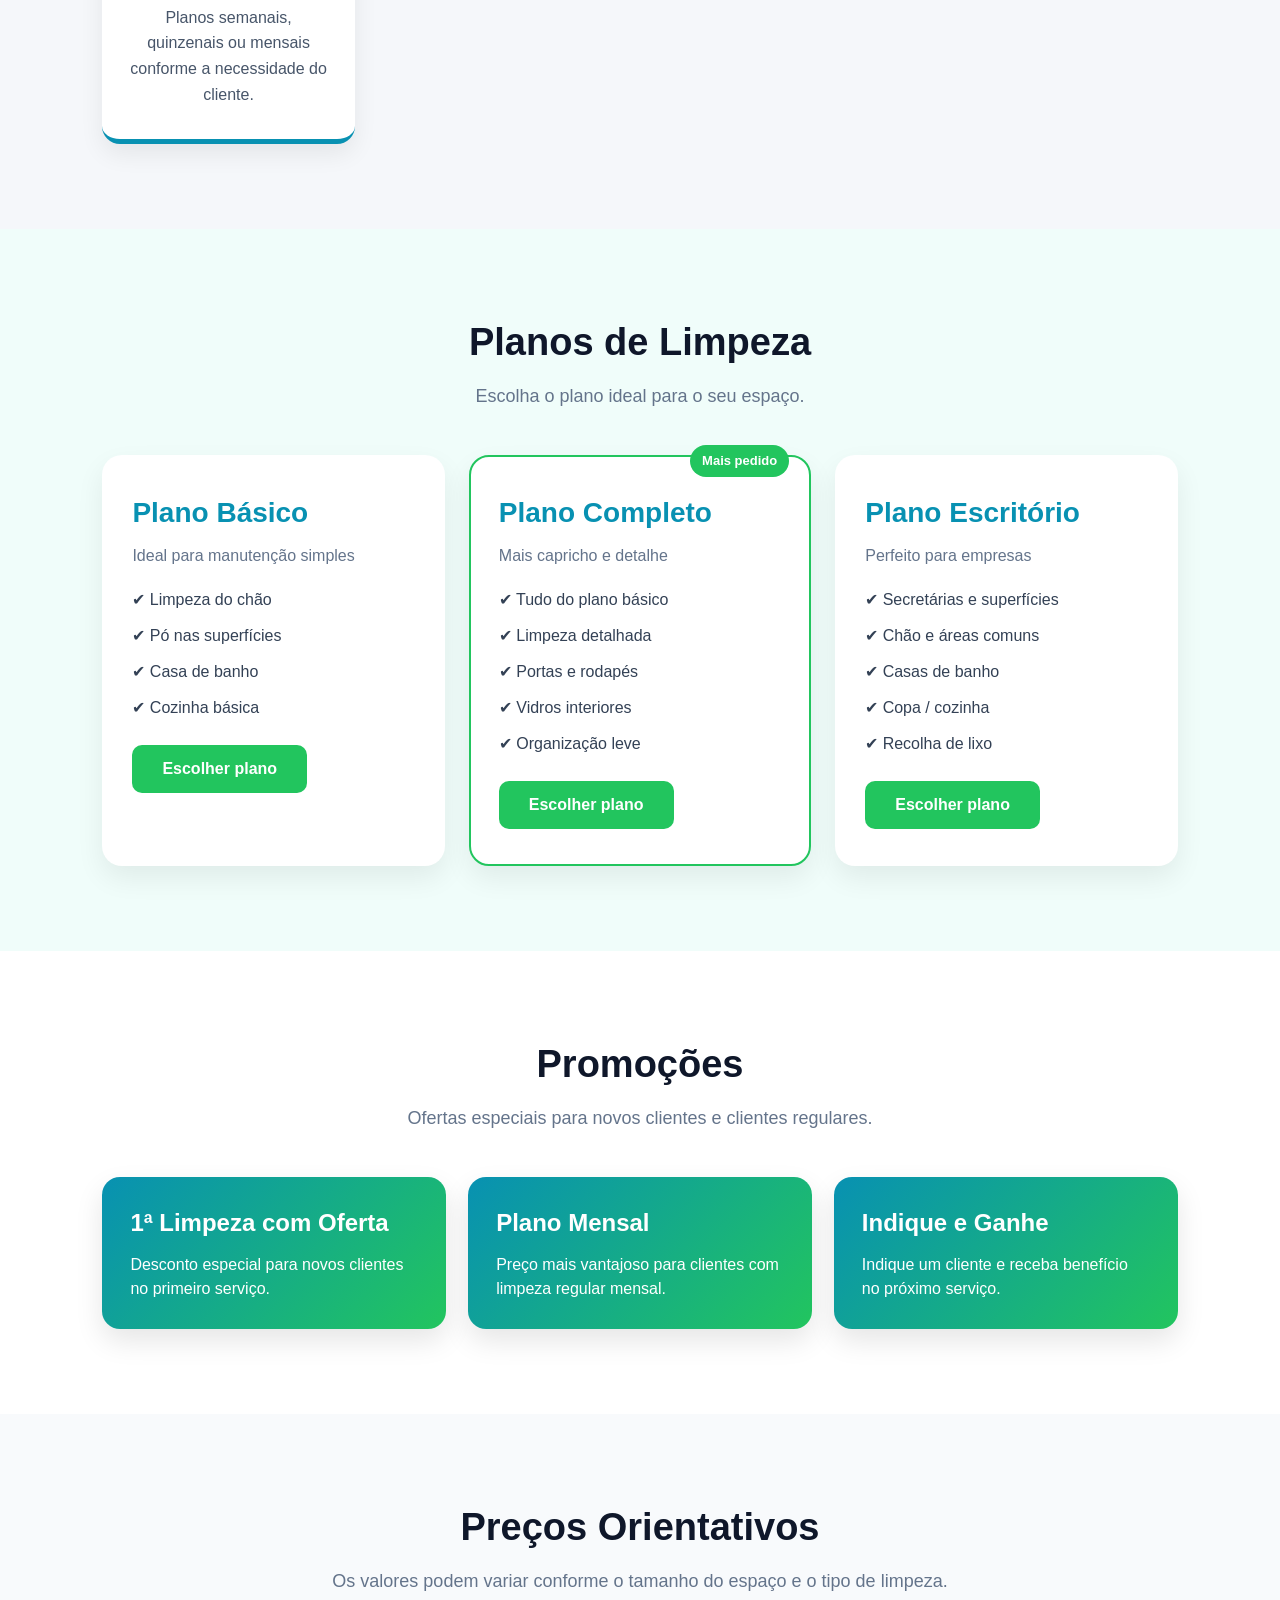
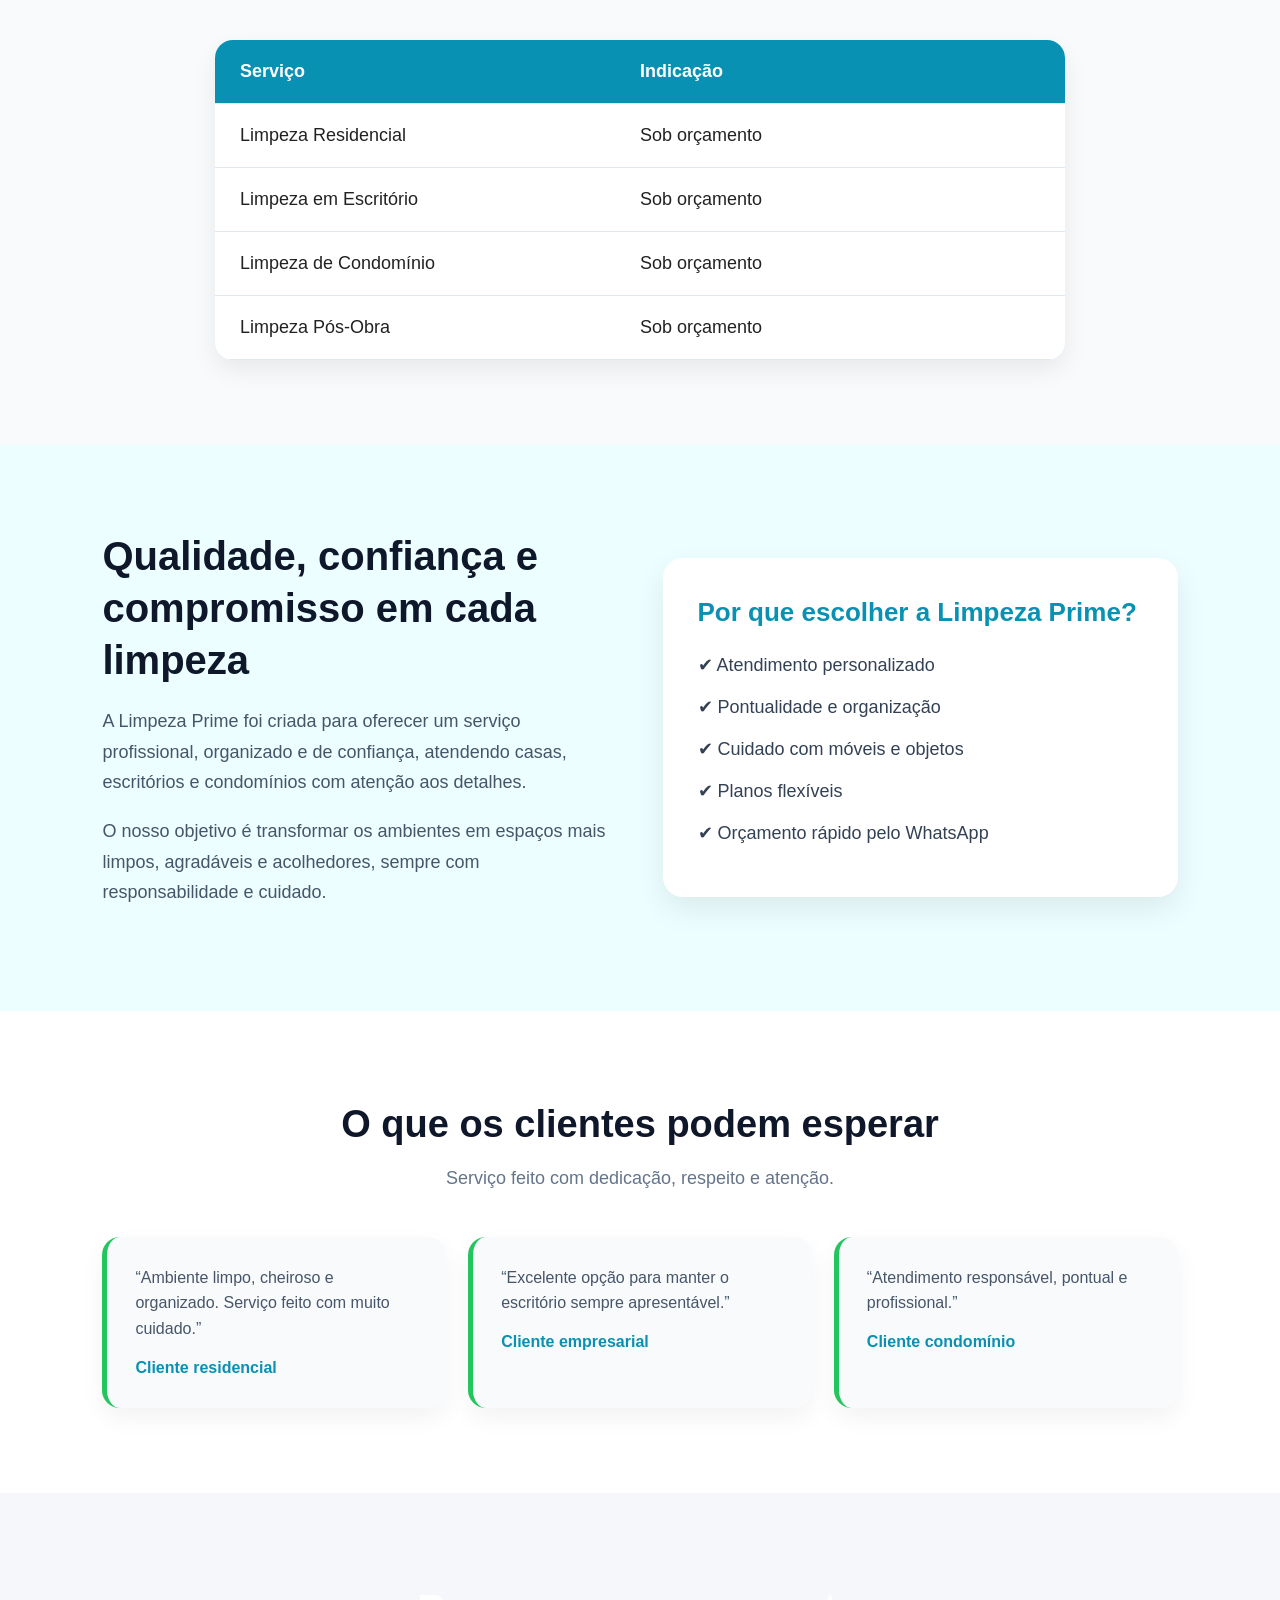
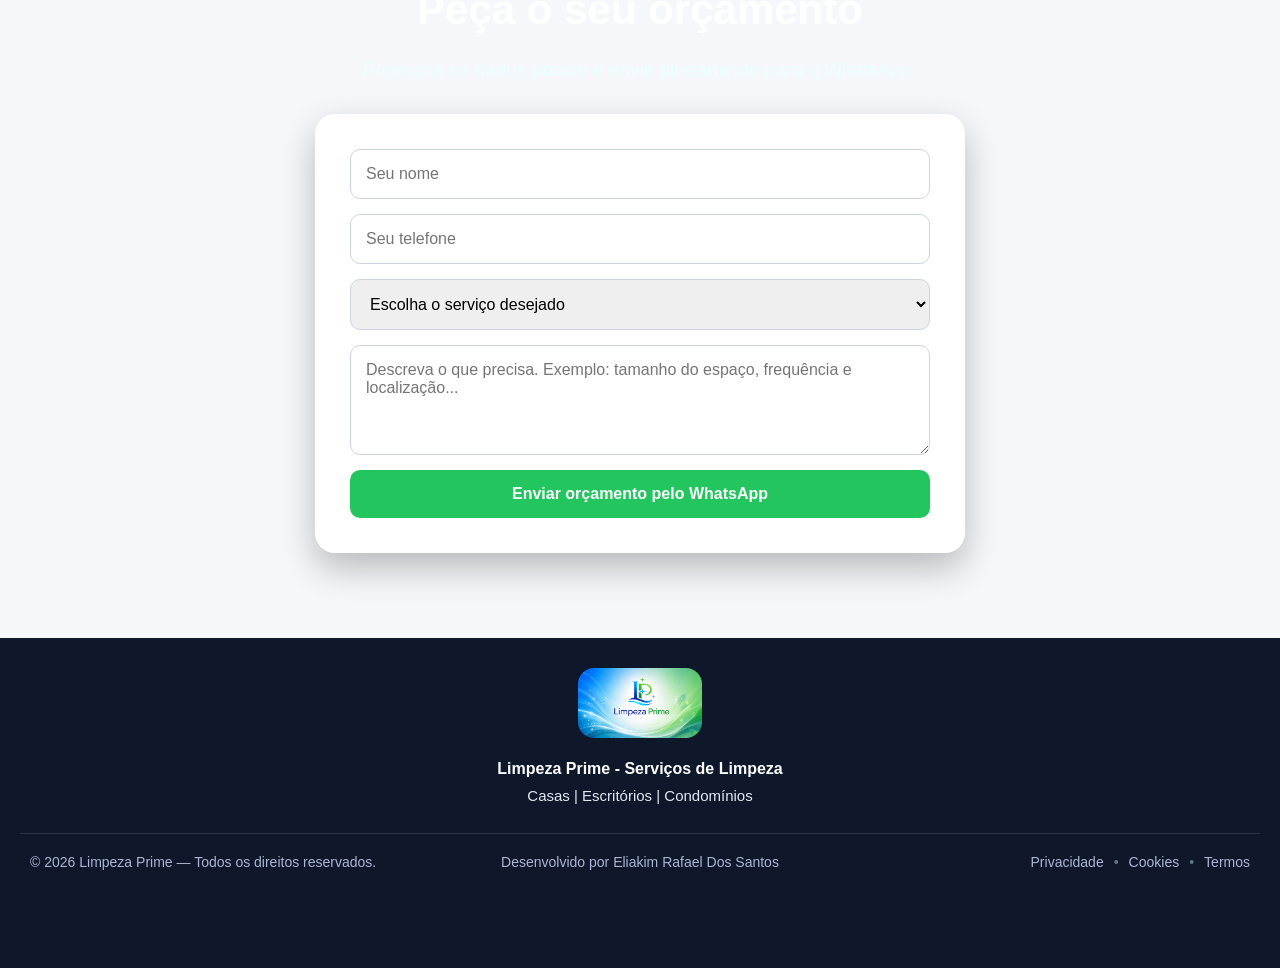
==== commit ecd48e9b: "Atualização Footer" ====
--- a/Site_Da_Faxina/index.html
+++ b/Site_Da_Faxina/index.html
@@ -17,11 +17,17 @@
         <img src="imagem logo/logo4.png" alt="Logo Limpeza Prime">
       </a>
 
-      <button class="menu-toggle" id="menu-toggle" aria-label="Abrir menu">
+      <button
+        class="menu-toggle"
+        id="menu-toggle"
+        type="button"
+        aria-label="Abrir menu"
+        aria-controls="nav-menu"
+        aria-expanded="false">
         ☰
       </button>
 
-      <nav id="nav-menu">
+      <nav id="nav-menu" aria-label="Menu principal">
         <a href="#inicio">Início</a>
         <a href="#servicos">Serviços</a>
         <a href="#planos">Planos</a>
@@ -51,6 +57,7 @@
           <a
             href="https://wa.me/351967167592?text=Ol%C3%A1%21%20Gostaria%20de%20pedir%20um%20or%C3%A7amento%20na%20Limpeza%20Prime.%0A%0APreciso%20de%20ajuda%20com%20um%20servi%C3%A7o%20de%20limpeza.%0A%0AInforma%C3%A7%C3%B5es%20para%20or%C3%A7amento%3A%0A-%20Tipo%20de%20limpeza%3A%0A-%20Localiza%C3%A7%C3%A3o%3A%0A-%20Tamanho%20aproximado%20do%20espa%C3%A7o%3A%0A-%20Frequ%C3%AAncia%20desejada%3A%0A-%20Melhor%20dia%20e%20hor%C3%A1rio%3A"
             target="_blank"
+            rel="noopener noreferrer"
             class="btn btn-whatsapp">
             Pedir orçamento
           </a>
@@ -122,7 +129,7 @@
             <li>✔ Cozinha básica</li>
           </ul>
 
-          <button class="btn btn-whatsapp plano-btn" data-plano="Plano Básico">
+          <button class="btn btn-whatsapp plano-btn" type="button" data-plano="Plano Básico">
             Escolher plano
           </button>
         </div>
@@ -141,7 +148,7 @@
             <li>✔ Organização leve</li>
           </ul>
 
-          <button class="btn btn-whatsapp plano-btn" data-plano="Plano Completo">
+          <button class="btn btn-whatsapp plano-btn" type="button" data-plano="Plano Completo">
             Escolher plano
           </button>
         </div>
@@ -158,7 +165,7 @@
             <li>✔ Recolha de lixo</li>
           </ul>
 
-          <button class="btn btn-whatsapp plano-btn" data-plano="Plano Escritório">
+          <button class="btn btn-whatsapp plano-btn" type="button" data-plano="Plano Escritório">
             Escolher plano
           </button>
         </div>
@@ -306,8 +313,7 @@
 
           <textarea
             id="mensagem"
-            placeholder="Descreva o que precisa. Exemplo: tamanho do espaço, frequência e localização..."
-          ></textarea>
+            placeholder="Descreva o que precisa. Exemplo: tamanho do espaço, frequência e localização..."></textarea>
 
           <button type="submit" class="btn btn-whatsapp">
             Enviar orçamento pelo WhatsApp
@@ -322,7 +328,9 @@
   <a
     class="whatsapp-fixo"
     href="https://wa.me/351967167592?text=Ol%C3%A1%21%20Gostaria%20de%20pedir%20um%20or%C3%A7amento%20na%20Limpeza%20Prime.%0A%0APreciso%20de%20ajuda%20com%20um%20servi%C3%A7o%20de%20limpeza.%0A%0AInforma%C3%A7%C3%B5es%20para%20or%C3%A7amento%3A%0A-%20Tipo%20de%20limpeza%3A%0A-%20Localiza%C3%A7%C3%A3o%3A%0A-%20Tamanho%20aproximado%20do%20espa%C3%A7o%3A%0A-%20Frequ%C3%AAncia%20desejada%3A%0A-%20Melhor%20dia%20e%20hor%C3%A1rio%3A"
-    target="_blank">
+    target="_blank"
+    rel="noopener noreferrer"
+    aria-label="Falar com a Limpeza Prime pelo WhatsApp">
     WhatsApp
   </a>
 
@@ -331,8 +339,31 @@
       <img src="imagem logo/logo4.png" alt="Logo Limpeza Prime">
     </div>
 
-    <p>&copy; 2026 Limpeza Prime - Serviços de Limpeza</p>
-    <p>Casas | Escritórios | Condomínios</p>
+    <p class="footer-servicos">
+      Limpeza Prime - Serviços de Limpeza
+    </p>
+
+    <p class="footer-categorias">
+      Casas | Escritórios | Condomínios
+    </p>
+
+    <div class="footer-bottom">
+      <p>
+        &copy; 2026 Limpeza Prime — Todos os direitos reservados.
+      </p>
+
+      <p>
+        Desenvolvido por Eliakim Rafael Dos Santos
+      </p>
+
+      <div class="footer-links">
+        <a href="privacidade.html">Privacidade</a>
+        <span>•</span>
+        <a href="cookies.html">Cookies</a>
+        <span>•</span>
+        <a href="termos.html">Termos</a>
+      </div>
+    </div>
   </footer>
 
   <script src="script.js"></script>
--- a/Site_Da_Faxina/style.css
+++ b/Site_Da_Faxina/style.css
@@ -510,7 +510,7 @@
   background: #0f172a;
   color: white;
   text-align: center;
-  padding: 30px 20px;
+  padding: 30px 20px 95px;
 }
 
 .footer-logo img {
@@ -520,6 +520,63 @@
   border-radius: 16px;
 }
 
+.footer-servicos {
+  font-size: 16px;
+  font-weight: 600;
+  margin-bottom: 4px;
+}
+
+.footer-categorias {
+  font-size: 15px;
+  margin-bottom: 25px;
+  color: #e2e8f0;
+}
+
+.footer-bottom {
+  border-top: 1px solid rgba(255, 255, 255, 0.12);
+  padding: 18px 10px 0;
+  display: grid;
+  grid-template-columns: 1fr auto 1fr;
+  align-items: center;
+  gap: 20px;
+  color: #aab6d3;
+  font-size: 14px;
+}
+
+.footer-bottom p {
+  margin: 0;
+}
+
+.footer-bottom p:first-child {
+  text-align: left;
+}
+
+.footer-bottom p:nth-child(2) {
+  text-align: center;
+}
+
+.footer-links {
+  display: flex;
+  align-items: center;
+  justify-content: flex-end;
+  gap: 10px;
+  flex-wrap: wrap;
+}
+
+.footer-links a {
+  color: #aab6d3;
+  text-decoration: none;
+  transition: 0.3s;
+}
+
+.footer-links a:hover {
+  color: #22c55e;
+}
+
+.footer-links span {
+  color: #64748b;
+}
+
 /* RESPONSIVO */
 @media (max-width: 1000px) {
   nav {
@@ -533,6 +590,20 @@
   .logo img {
     height: 66px;
     max-width: 210px;
+  }
+
+  .footer-bottom {
+    grid-template-columns: 1fr;
+    text-align: center;
+  }
+
+  .footer-bottom p:first-child,
+  .footer-bottom p:nth-child(2) {
+    text-align: center;
+  }
+
+  .footer-links {
+    justify-content: center;
   }
 }
 
@@ -615,6 +686,25 @@
   .orcamento {
     background-attachment: scroll;
   }
+
+  footer {
+    padding-bottom: 110px;
+  }
+
+  .footer-bottom {
+    grid-template-columns: 1fr;
+    text-align: center;
+    gap: 10px;
+  }
+
+  .footer-bottom p:first-child,
+  .footer-bottom p:nth-child(2) {
+    text-align: center;
+  }
+
+  .footer-links {
+    justify-content: center;
+  }
 }
 
 @media (max-width: 500px) {
@@ -651,4 +741,12 @@
     bottom: 15px;
     padding: 13px 16px;
   }
+
+  .footer-logo img {
+    height: 60px;
+  }
+
+  .footer-bottom {
+    font-size: 13px;
+  }
 }
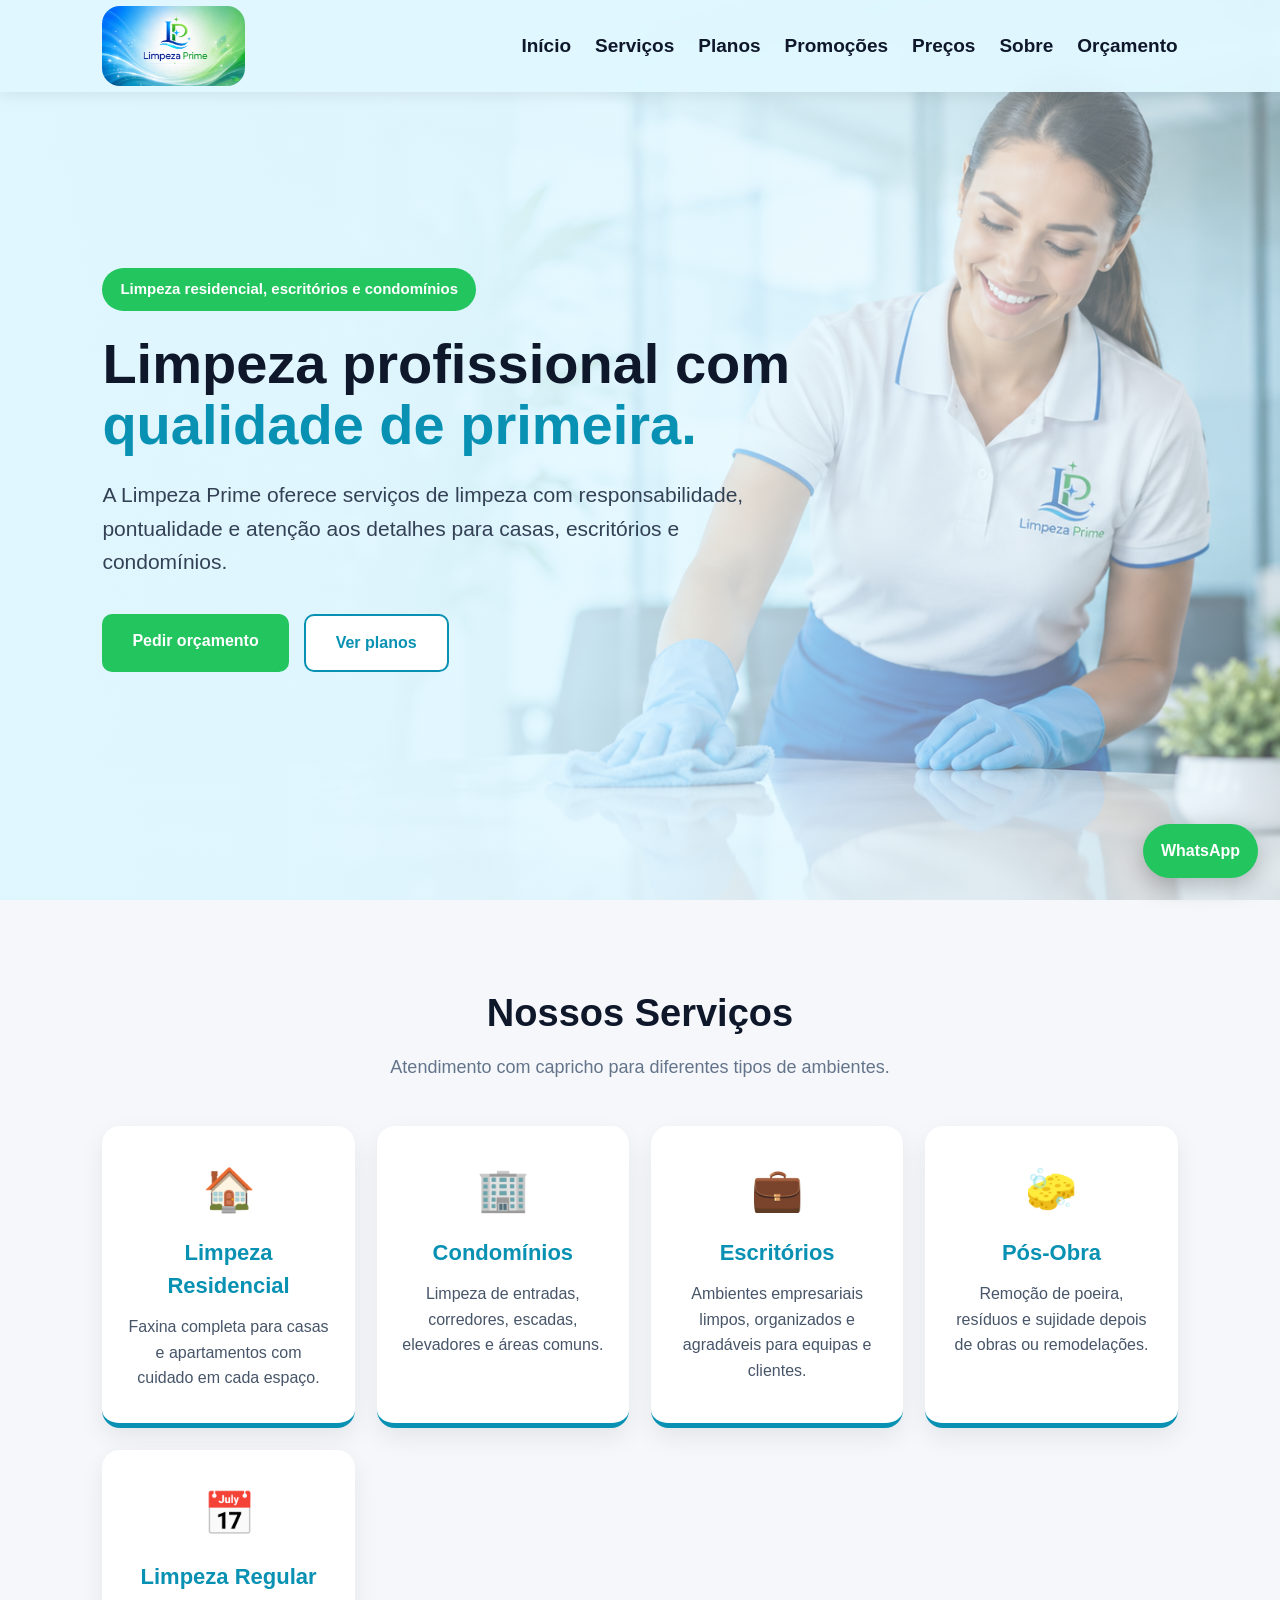
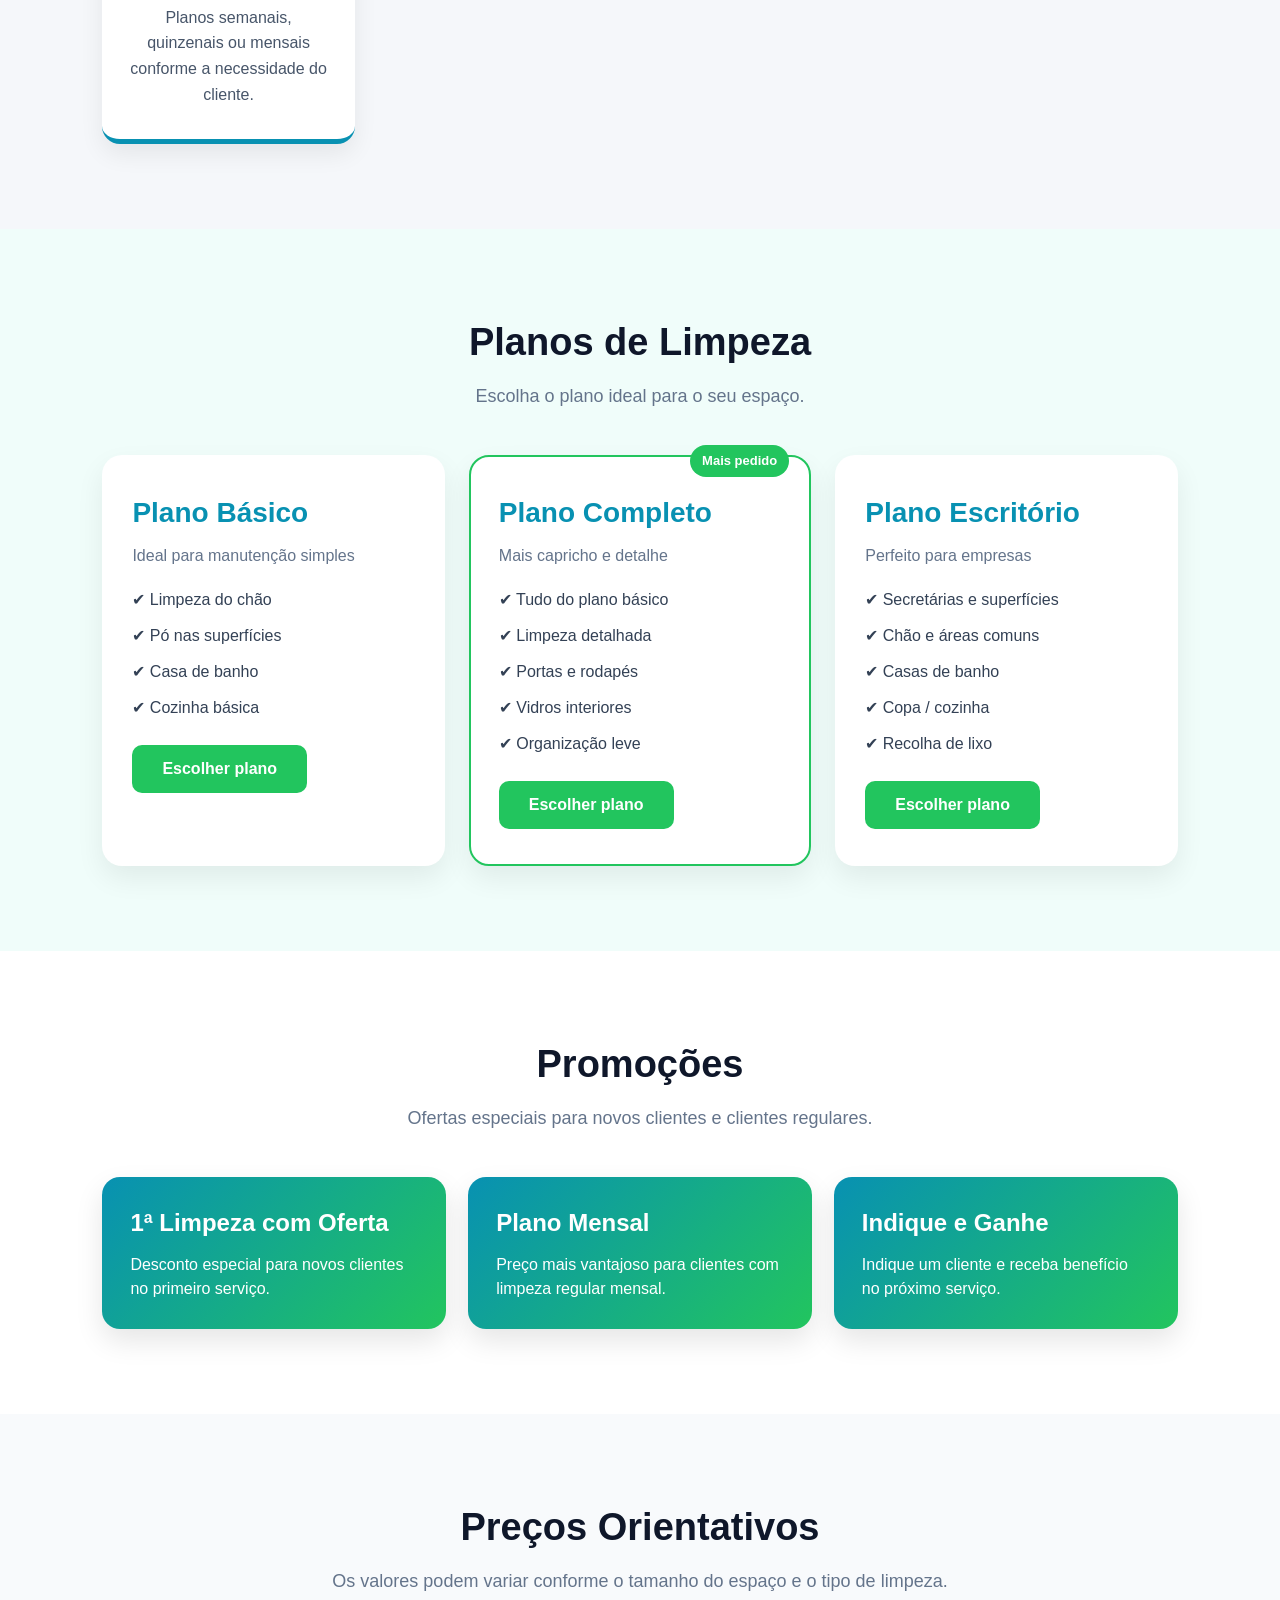
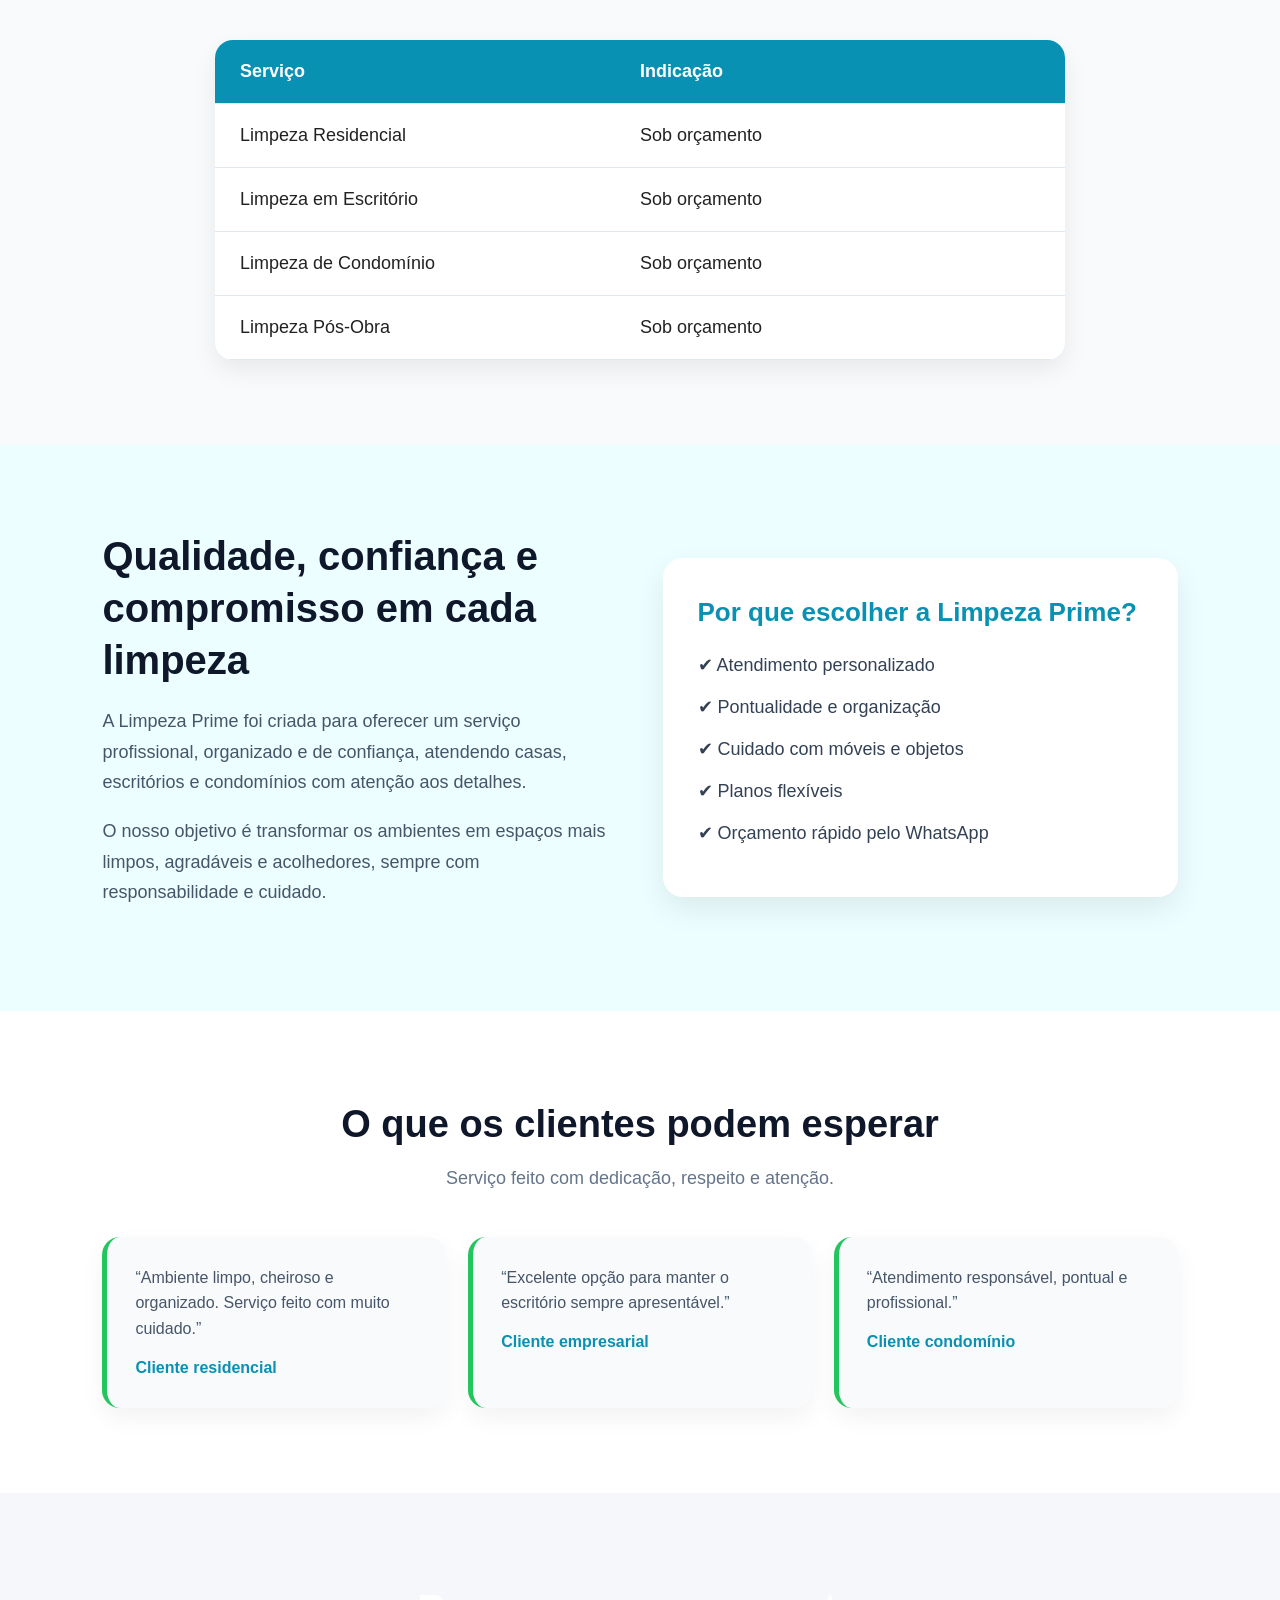
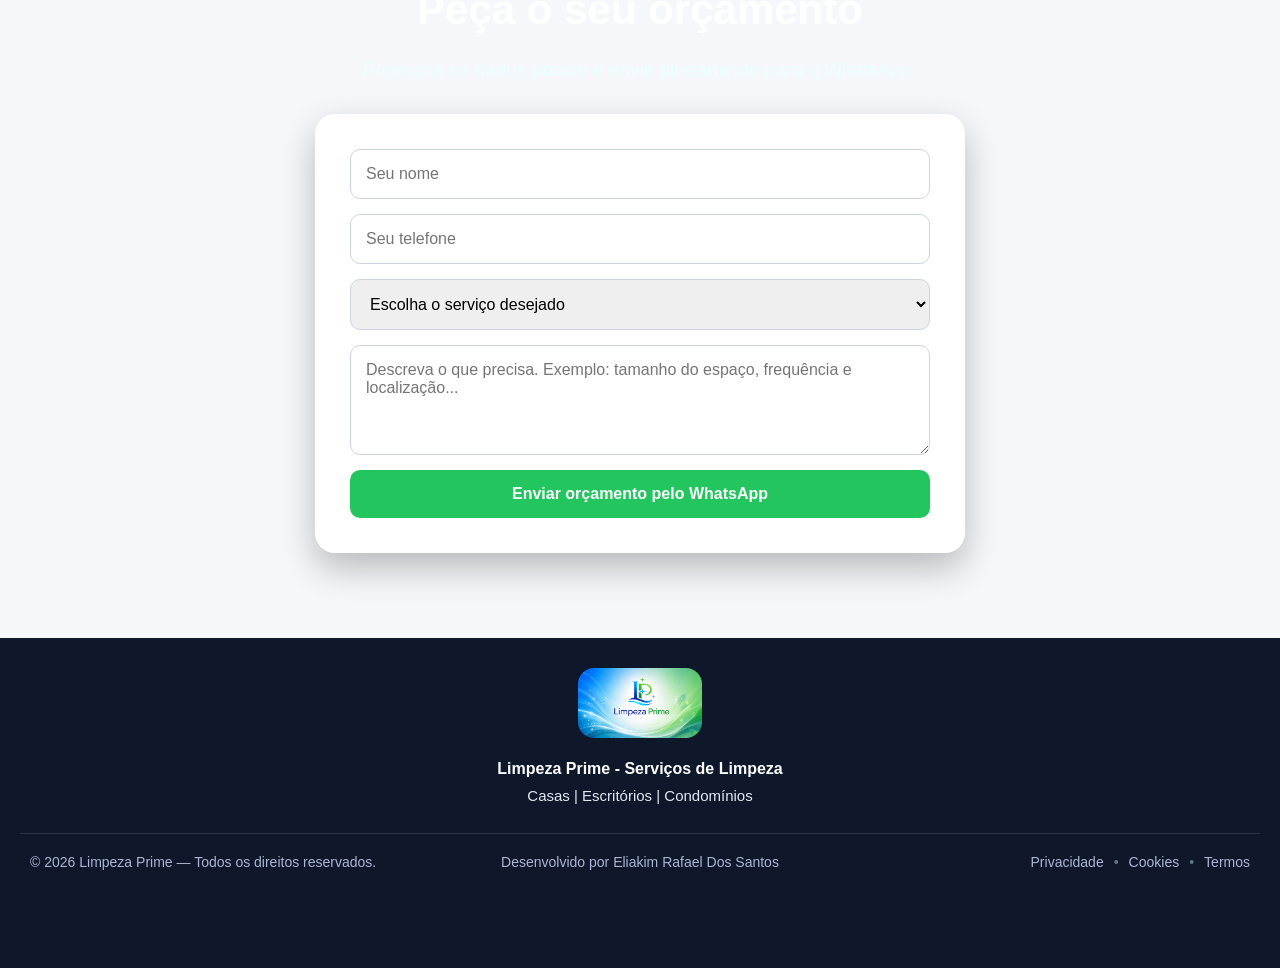
==== commit 56a9d26f: "Atualização dos termos" ====
--- a/Site_Da_Faxina/index.html
+++ b/Site_Da_Faxina/index.html
@@ -4,6 +4,10 @@
   <meta charset="UTF-8">
   <meta name="viewport" content="width=device-width, initial-scale=1.0">
 
+  <meta
+    name="description"
+    content="Limpeza Prime - Serviços de limpeza residencial, escritórios, condomínios e limpezas pós-obra. Peça o seu orçamento pelo WhatsApp.">
+
   <title>Limpeza Prime | Serviços de Limpeza</title>
 
   <link rel="stylesheet" href="style.css">
@@ -13,7 +17,7 @@
 
   <header>
     <div class="navbar">
-      <a href="#inicio" class="logo">
+      <a href="#inicio" class="logo" aria-label="Ir para o início">
         <img src="imagem logo/logo4.png" alt="Logo Limpeza Prime">
       </a>
 
@@ -32,6 +36,7 @@
         <a href="#servicos">Serviços</a>
         <a href="#planos">Planos</a>
         <a href="#promocoes">Promoções</a>
+        <a href="#precos">Preços</a>
         <a href="#sobre">Sobre</a>
         <a href="#orcamento">Orçamento</a>
       </nav>
--- a/Site_Da_Faxina/style.css
+++ b/Site_Da_Faxina/style.css
@@ -15,7 +15,7 @@
   line-height: 1.5;
 }
 
-/* CABEÇALHO MAIS FINO */
+/* CABEÇALHO */
 header {
   width: 100%;
   padding: 6px 8%;
@@ -37,7 +37,7 @@
   gap: 25px;
 }
 
-/* LOGO MENOR PARA A BARRA FICAR FINA */
+/* LOGO */
 .logo img {
   height: 80px;
   width: auto;
@@ -47,18 +47,18 @@
   object-fit: contain;
 }
 
-/* MENU COM LETRAS MAIORES */
+/* MENU */
 nav {
   display: flex;
   align-items: center;
-  gap: 30px;
+  gap: 24px;
 }
 
 nav a {
   text-decoration: none;
   color: #0f172a;
   font-weight: 800;
-  font-size: 21px;
+  font-size: 19px;
   transition: 0.3s;
 }
 
@@ -577,16 +577,59 @@
   color: #64748b;
 }
 
+/* PÁGINAS LEGAIS: PRIVACIDADE, COOKIES E TERMOS */
+.pagina-legal {
+  min-height: 100vh;
+  background: #f5f7fa;
+  padding: 60px 8%;
+}
+
+.legal-box {
+  max-width: 900px;
+  margin: auto;
+  background: white;
+  padding: 45px;
+  border-radius: 20px;
+  box-shadow: 0 12px 30px rgba(0, 0, 0, 0.08);
+}
+
+.legal-box h1 {
+  font-size: 38px;
+  color: #0f172a;
+  margin-bottom: 25px;
+  text-align: center;
+}
+
+.legal-box h2 {
+  font-size: 24px;
+  color: #0891b2;
+  margin-top: 28px;
+  margin-bottom: 10px;
+}
+
+.legal-box p {
+  font-size: 17px;
+  color: #475569;
+  line-height: 1.7;
+  margin-bottom: 14px;
+}
+
+.legal-box .btn {
+  margin-top: 25px;
+}
+
 /* RESPONSIVO */
+@media (max-width: 1150px) {
+  nav {
+    gap: 16px;
+  }
+
+  nav a {
+    font-size: 17px;
+  }
+}
+
 @media (max-width: 1000px) {
-  nav {
-    gap: 18px;
-  }
-
-  nav a {
-    font-size: 18px;
-  }
-
   .logo img {
     height: 66px;
     max-width: 210px;
@@ -659,7 +702,7 @@
 
     background-image:
       linear-gradient(rgba(255, 255, 255, 0.90), rgba(255, 255, 255, 0.90)),
-      url("imagens/fundo-servico.png");
+      url("imagem fundo/fundo3.png");
   }
 
   .hero h1 {
@@ -707,6 +750,28 @@
   }
 }
 
+@media (max-width: 600px) {
+  .pagina-legal {
+    padding: 35px 5%;
+  }
+
+  .legal-box {
+    padding: 28px 22px;
+  }
+
+  .legal-box h1 {
+    font-size: 30px;
+  }
+
+  .legal-box h2 {
+    font-size: 21px;
+  }
+
+  .legal-box p {
+    font-size: 16px;
+  }
+}
+
 @media (max-width: 500px) {
   section {
     padding: 65px 6%;
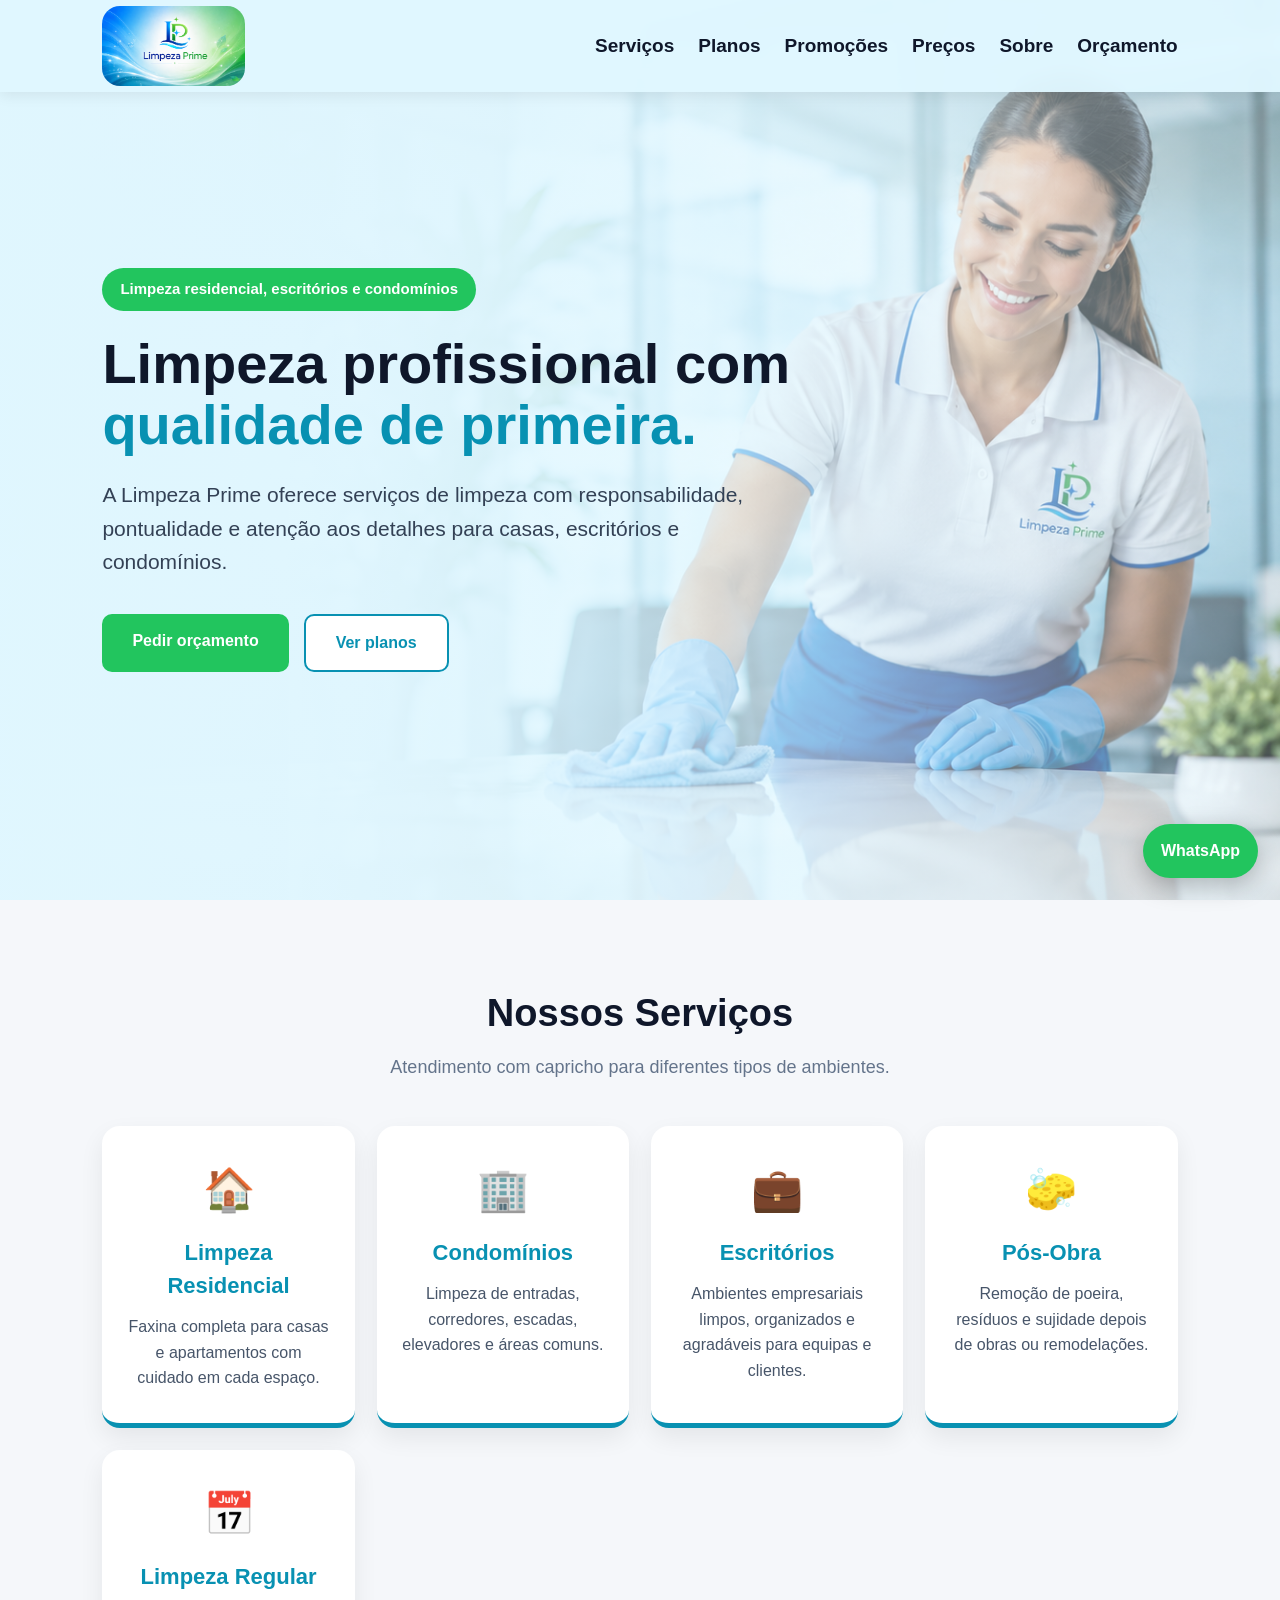
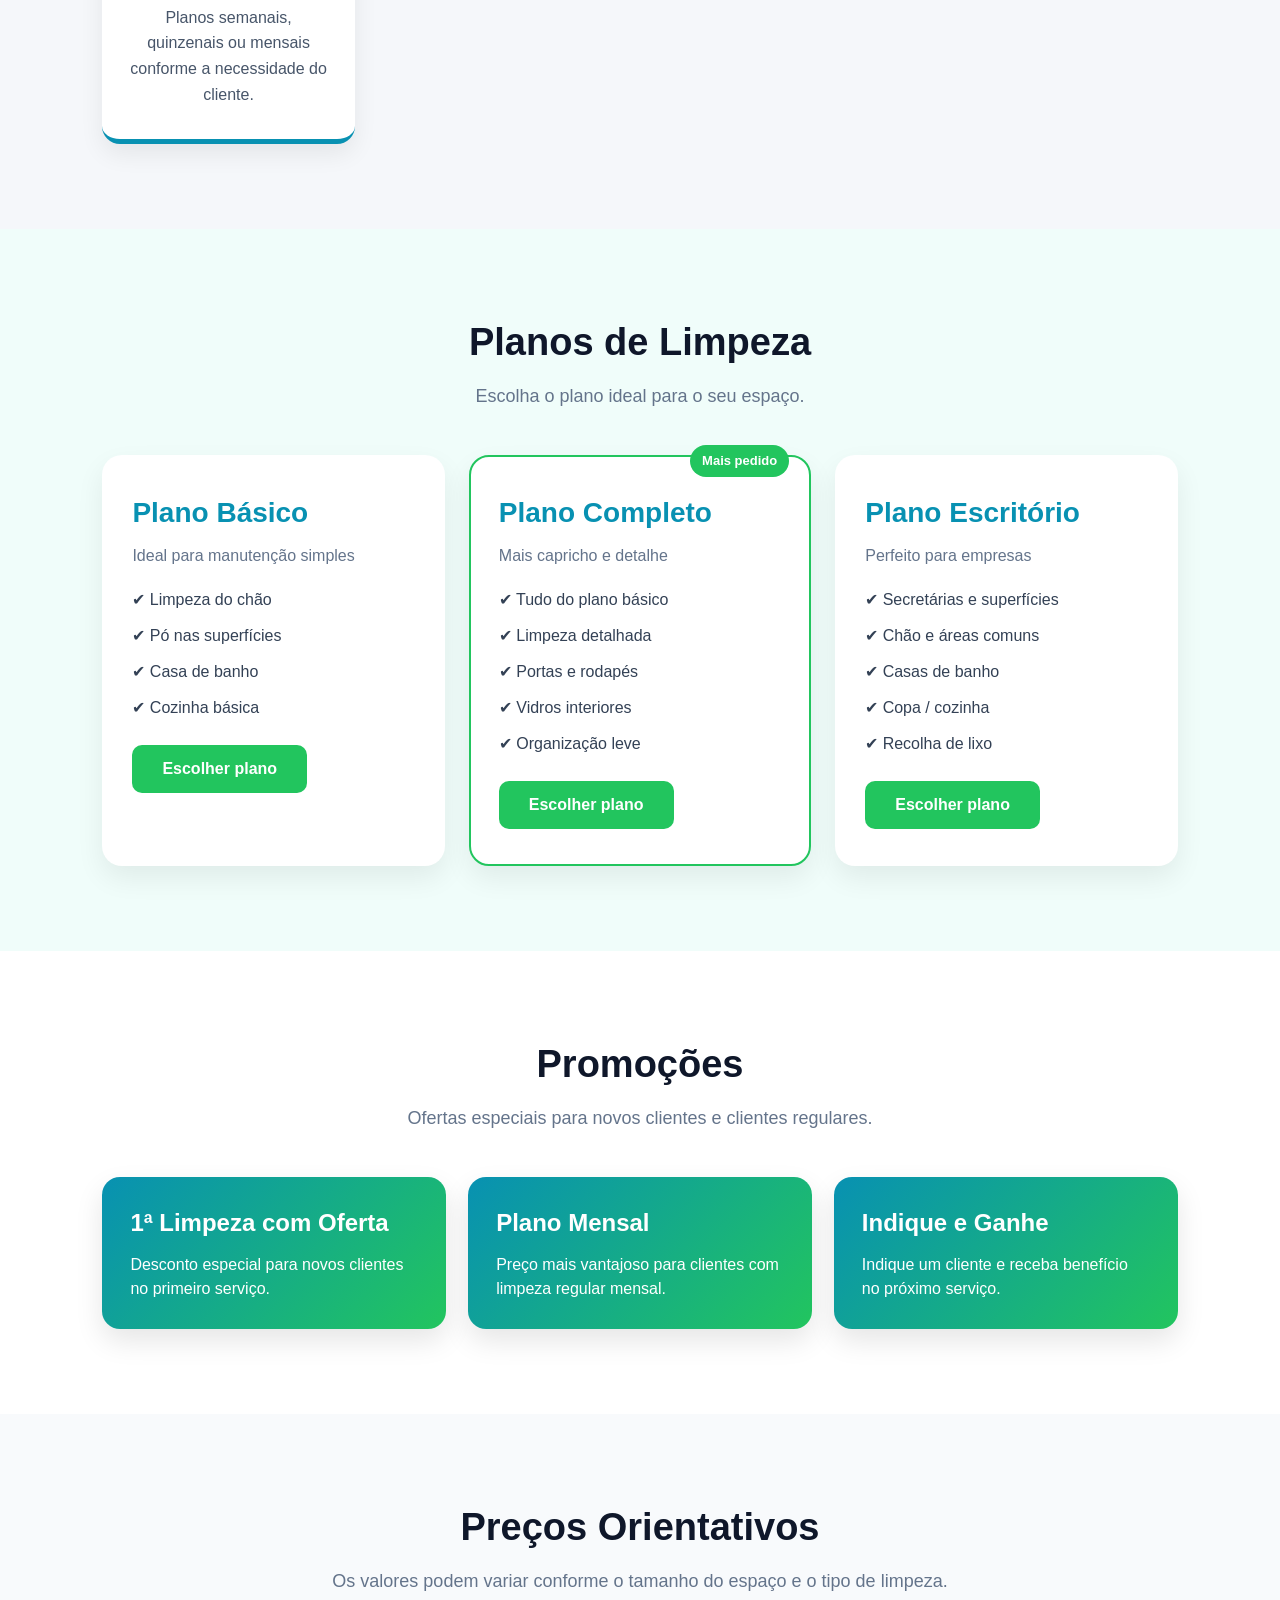
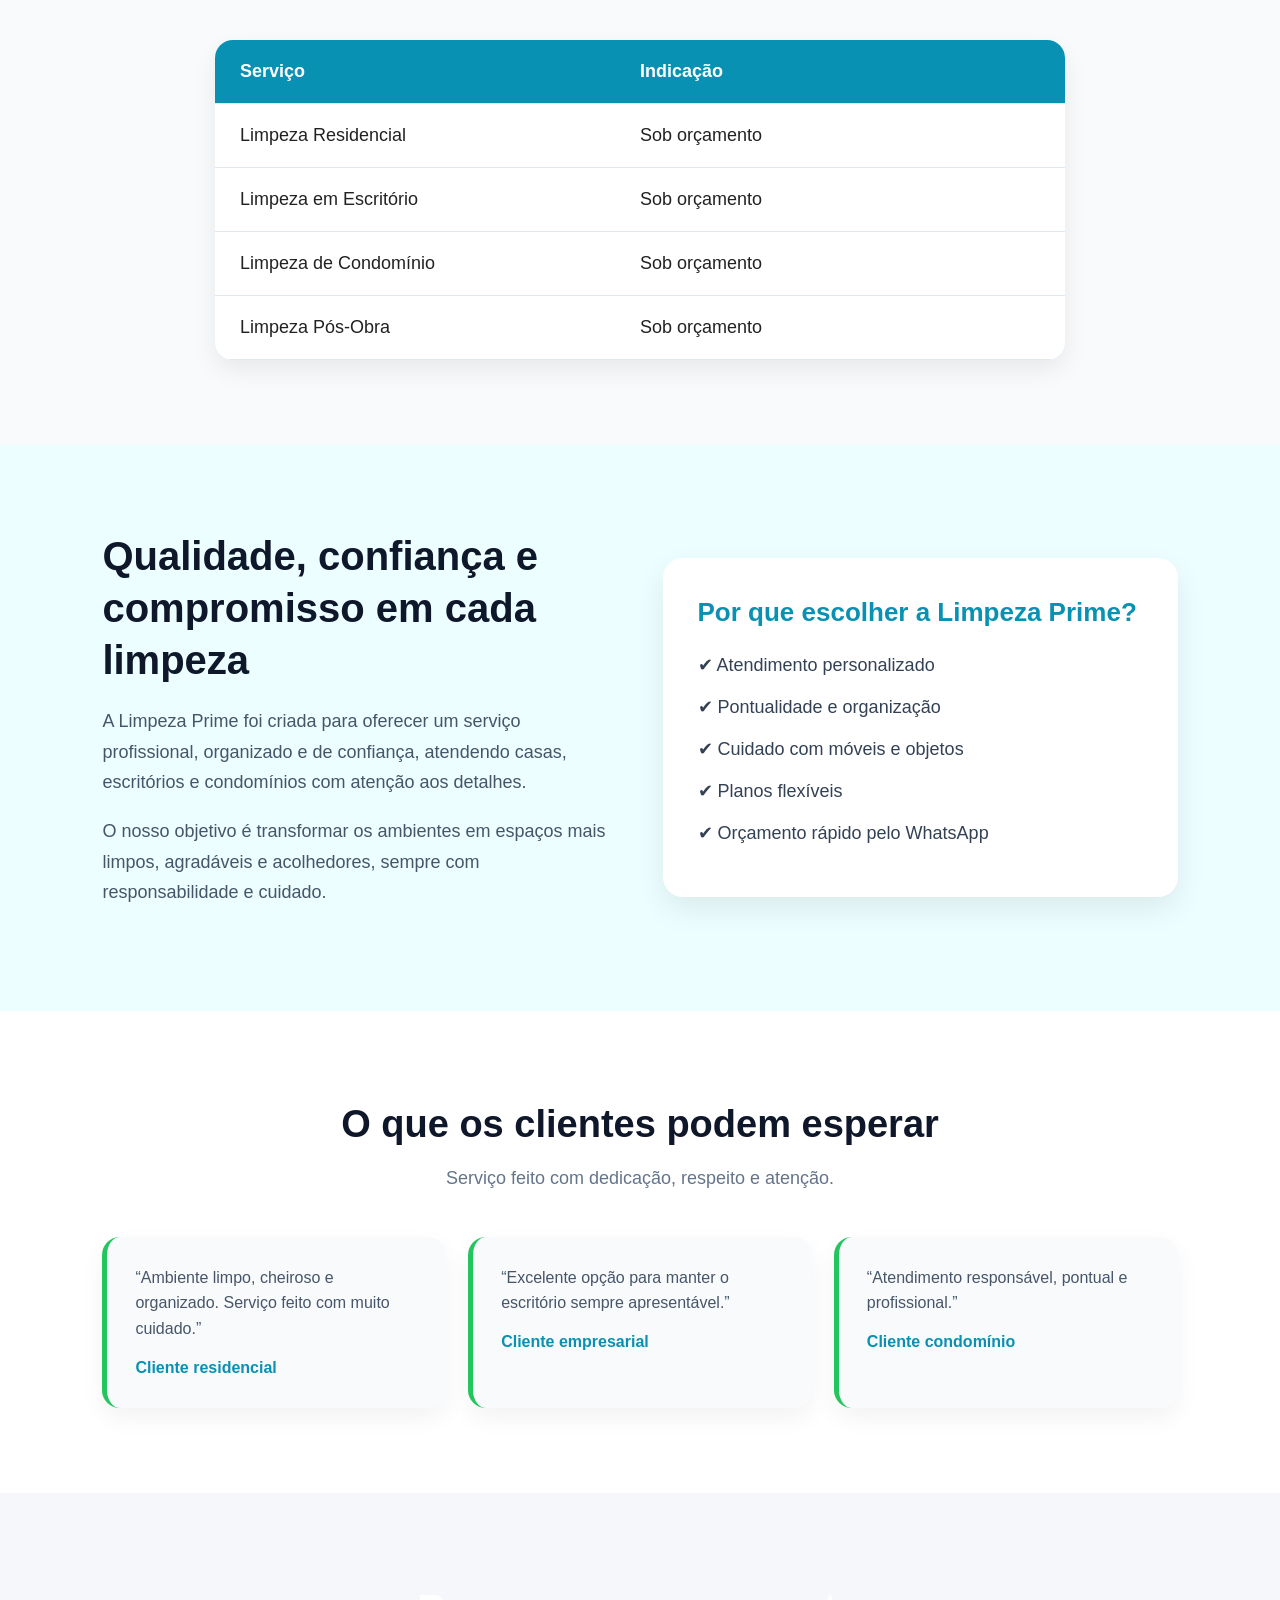
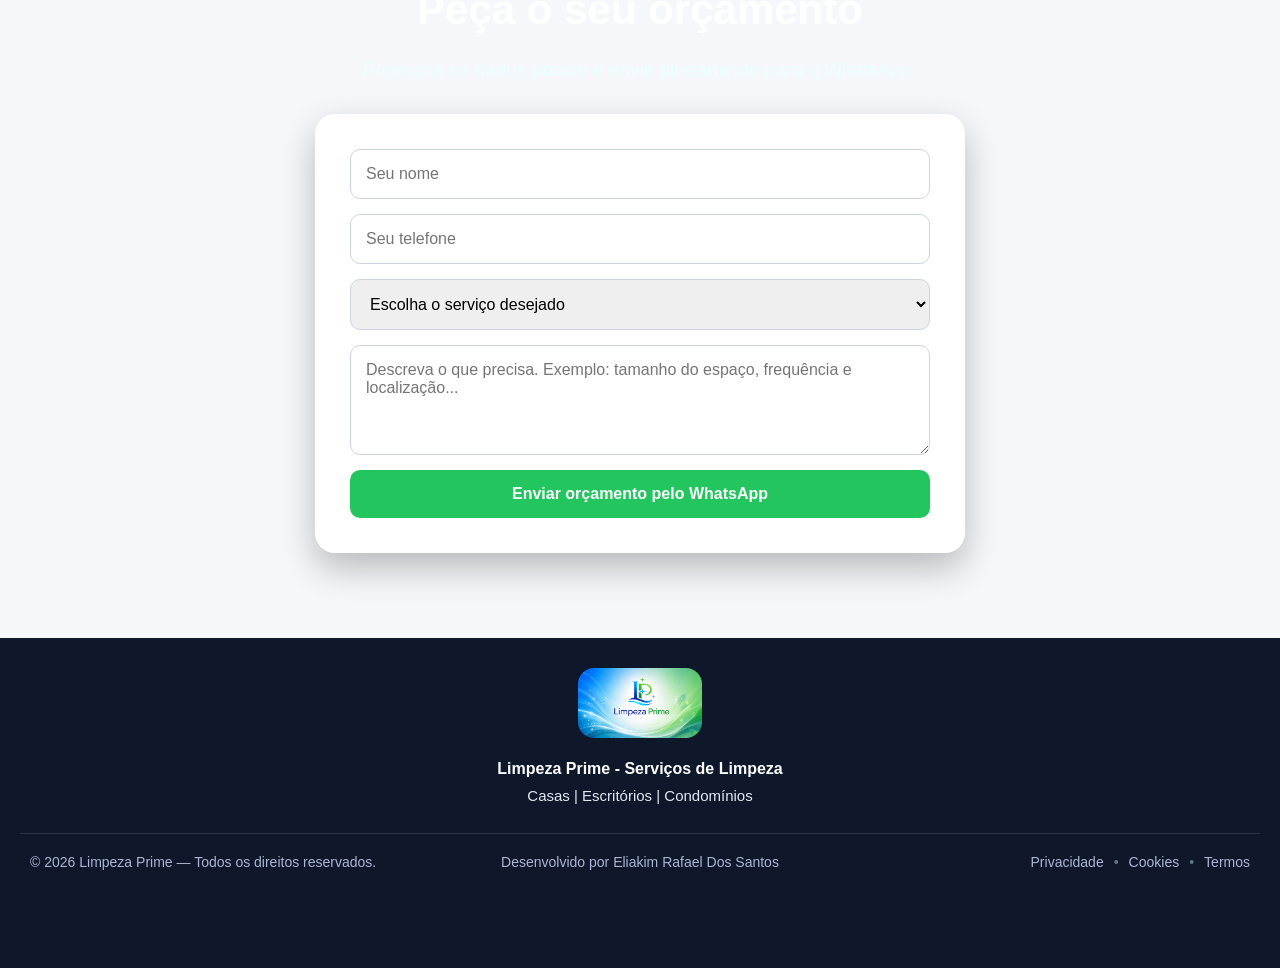
==== commit e3fd33be: "retirada do Inico" ====
--- a/Site_Da_Faxina/index.html
+++ b/Site_Da_Faxina/index.html
@@ -32,7 +32,6 @@
       </button>
 
       <nav id="nav-menu" aria-label="Menu principal">
-        <a href="#inicio">Início</a>
         <a href="#servicos">Serviços</a>
         <a href="#planos">Planos</a>
         <a href="#promocoes">Promoções</a>
